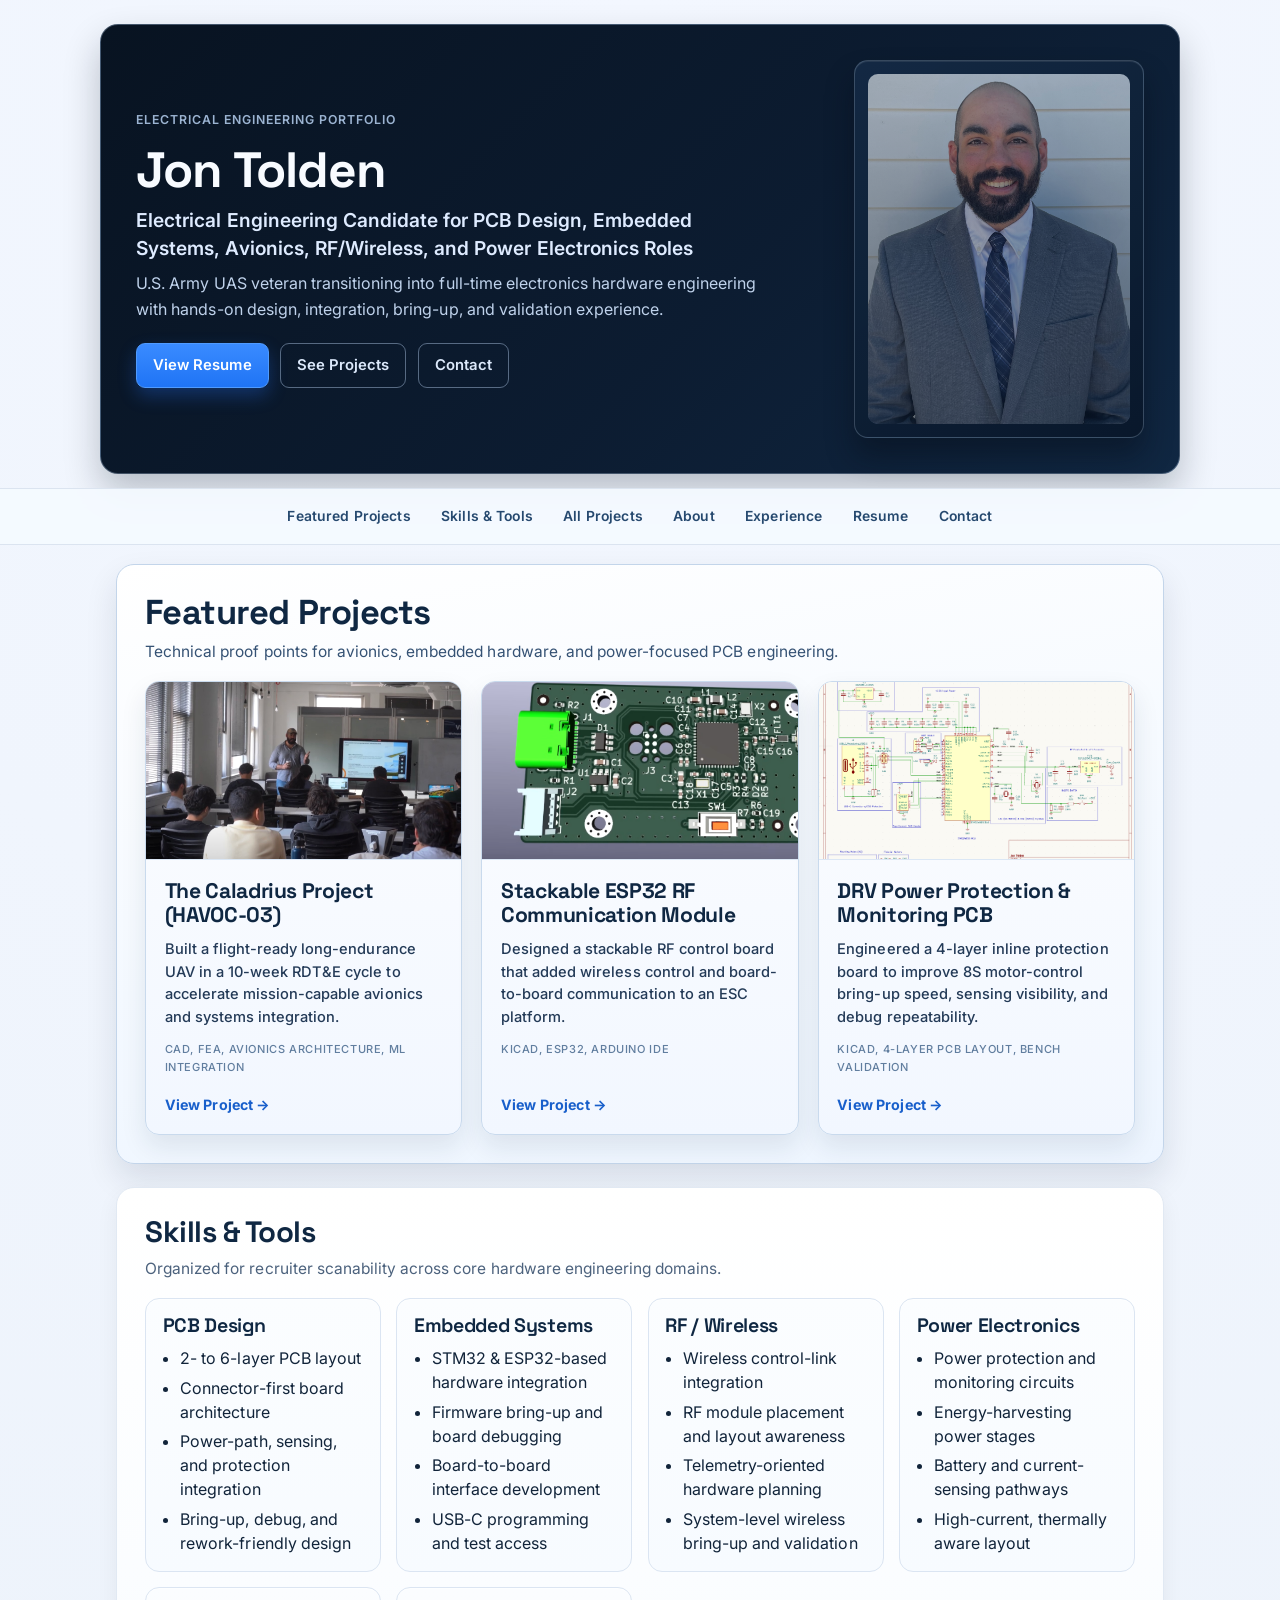
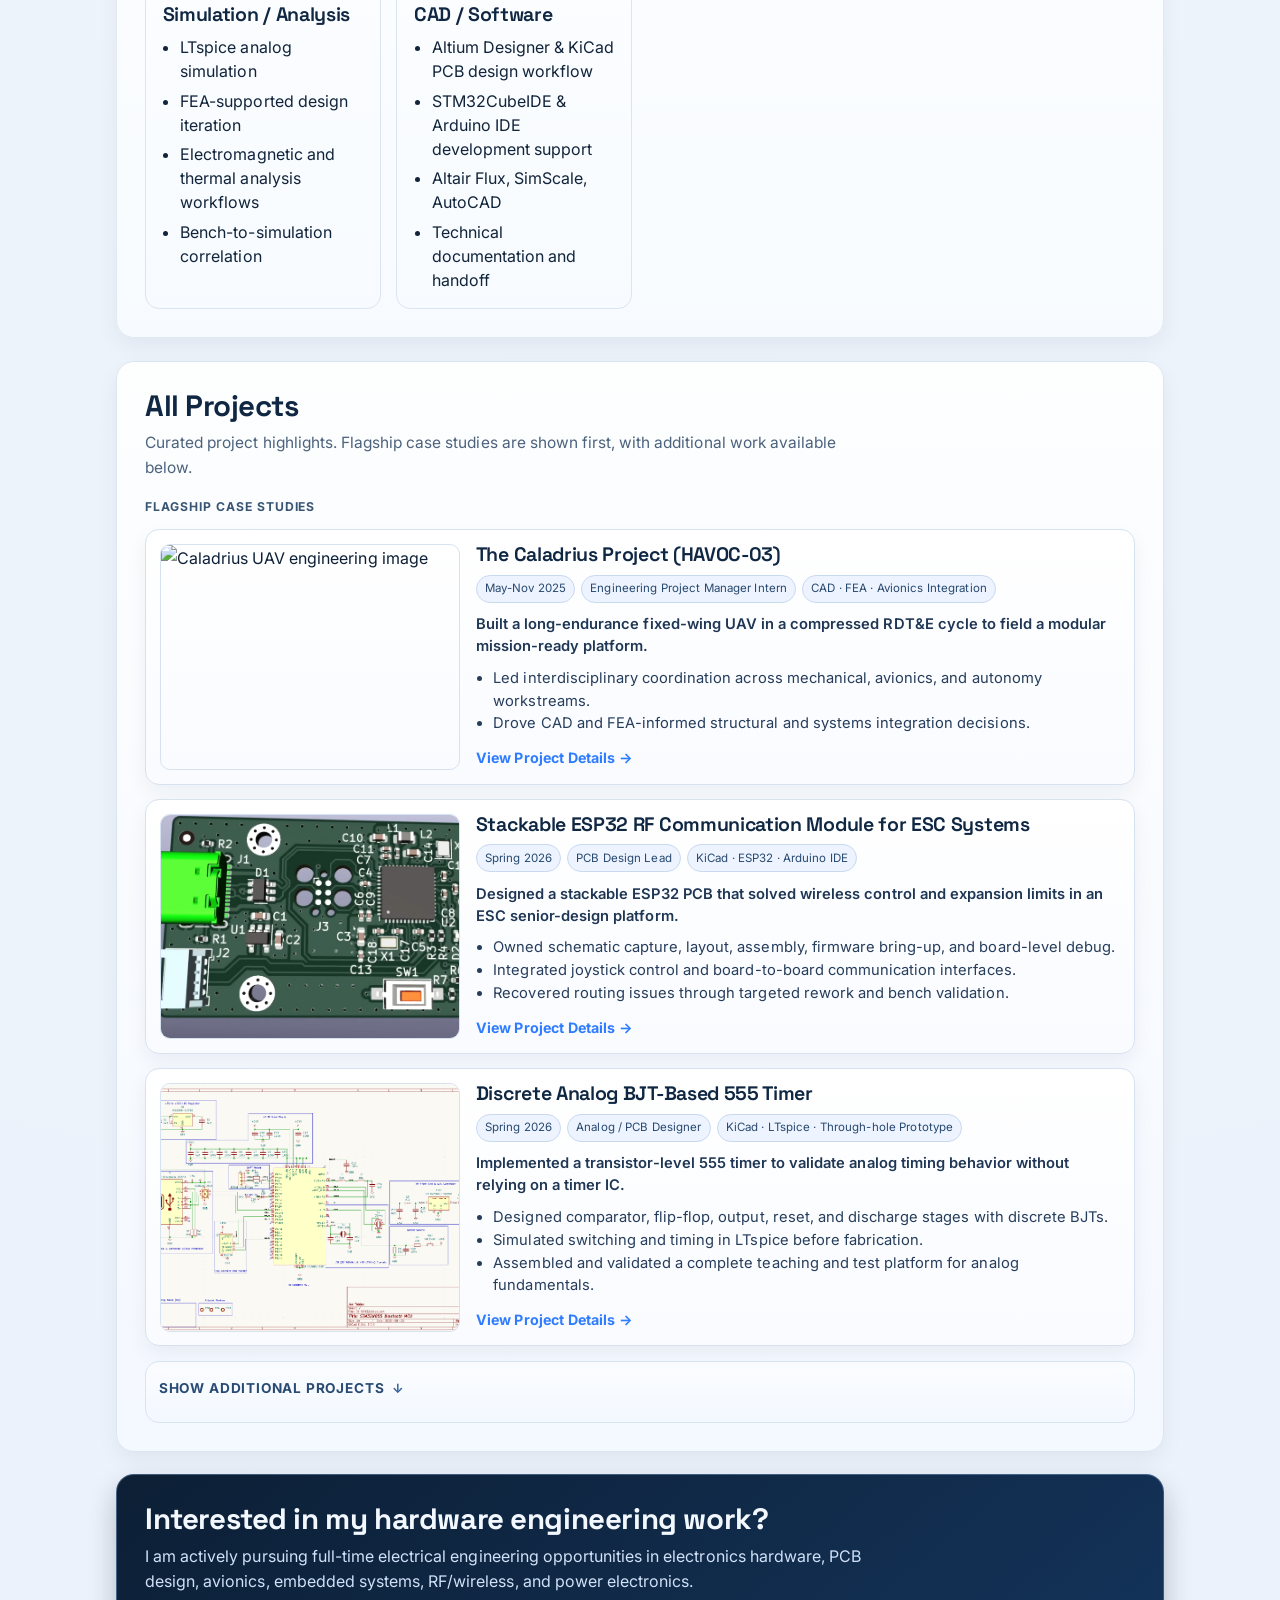
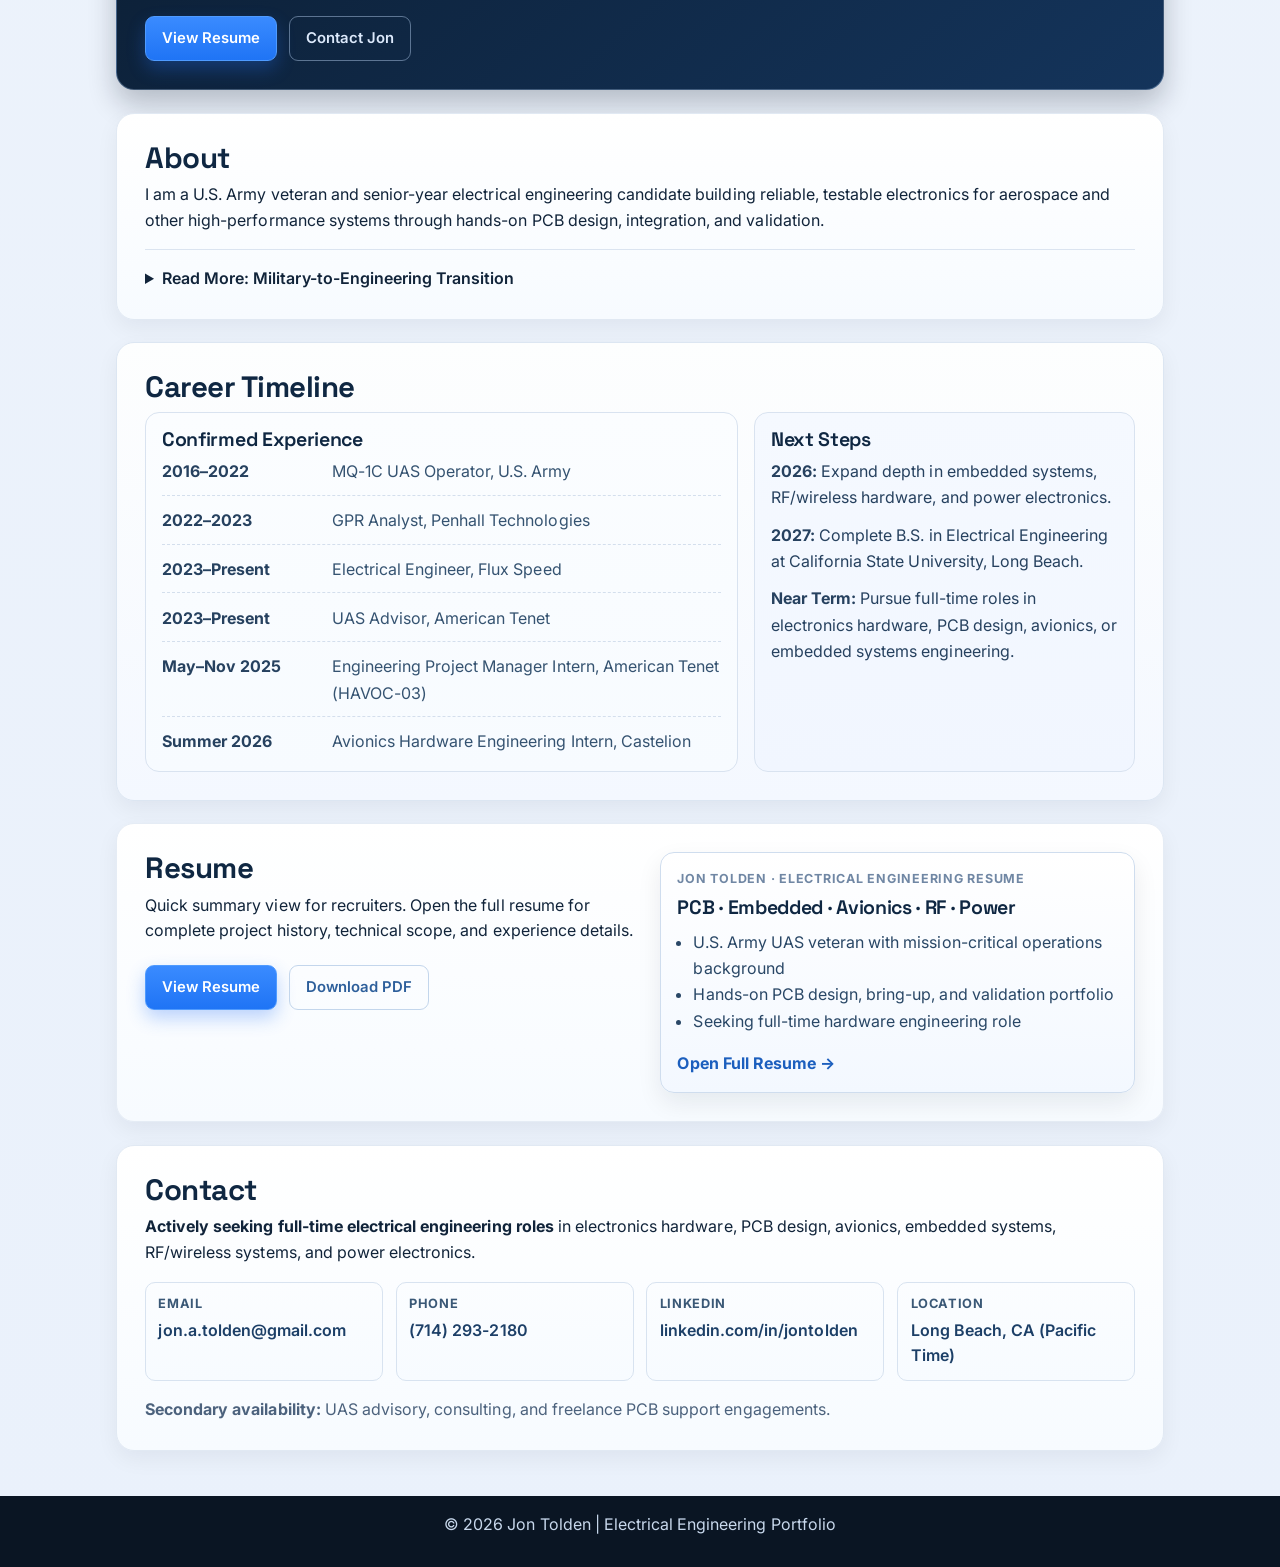
==== index.html @ 6362e939 "Update Career Timeline copy content" ====
<!DOCTYPE html>
<html lang="en">
<head>
  <meta charset="UTF-8" />
  <meta name="viewport" content="width=device-width, initial-scale=1" />
  <title>Jon Tolden | Electrical Engineering Portfolio</title>
  <meta name="description" content="Jon Tolden electrical engineering portfolio focused on PCB design, embedded systems, avionics, RF/wireless integration, and power electronics." />
  <meta name="keywords" content="Jon Tolden, Electrical Engineering, PCB Design, Embedded Systems, Avionics, RF Wireless, Power Electronics, Electronics Hardware" />
  <meta name="author" content="Jon Tolden" />
  <link rel="preconnect" href="https://fonts.googleapis.com" />
  <link rel="preconnect" href="https://fonts.gstatic.com" crossorigin />
  <link href="https://fonts.googleapis.com/css2?family=Inter:wght@400;500;600;700&family=Space+Grotesk:wght@500;600;700;800&display=swap" rel="stylesheet" />
  <link rel="stylesheet" href="style.css" />
</head>
<body>
  <button class="back-to-top" aria-label="Back to top" onclick="window.scrollTo({ top: 0, behavior: 'smooth' })">Top</button>

  <header class="hero" id="top">
    <div class="hero-inner">
      <p class="eyebrow">Electrical Engineering Portfolio</p>
      <h1>Jon Tolden</h1>
      <p class="hero-headline">Electrical Engineering Candidate for PCB Design, Embedded Systems, Avionics, RF/Wireless, and Power Electronics Roles</p>
      <p class="hero-subheadline">U.S. Army UAS veteran transitioning into full-time electronics hardware engineering with hands-on design, integration, bring-up, and validation experience.</p>
      <div class="hero-ctas">
        <a class="button button-primary" href="resume.html">View Resume</a>
        <a class="button button-secondary" href="#featured-projects">See Projects</a>
        <a class="button button-secondary" href="#contact">Contact</a>
      </div>
    </div>
    <div class="headshot-frame">
      <div class="headshot-stage">
        <img src="Tolden_Headshot_2.jpg" alt="Jon Tolden headshot" class="hero-headshot" loading="lazy" />
      </div>
    </div>
  </header>

  <nav>
    <a href="#featured-projects">Featured Projects</a>
    <a href="#skills">Skills &amp; Tools</a>
    <a href="#projects">All Projects</a>
    <a href="#about">About</a>
    <a href="#timeline">Experience</a>
    <a href="#resume">Resume</a>
    <a href="#contact">Contact</a>
  </nav>

  <main>
    <section id="featured-projects" class="card">
      <div class="section-header">
        <h2>Featured Projects</h2>
        <p>Technical proof points for avionics, embedded hardware, and power-focused PCB engineering.</p>
      </div>
      <div class="project-preview-grid">
        <article class="project-preview">
          <img src="TCP Image 1.jpg" alt="Caladrius UAV project" loading="lazy" />
          <div class="project-preview-content">
            <h3>The Caladrius Project (HAVOC-03)</h3>
            <p class="value-line">Built a flight-ready long-endurance UAV in a 10-week RDT&amp;E cycle to accelerate mission-capable avionics and systems integration.</p>
            <p class="tools-line">CAD, FEA, Avionics Architecture, ML Integration</p>
            <a class="text-link" href="projects/caladrius.html">View Project →</a>
          </div>
        </article>

        <article class="project-preview">
          <img src="STM32 BT 3D PCB.png" alt="ESP32 RF module PCB render" loading="lazy" />
          <div class="project-preview-content">
            <h3>Stackable ESP32 RF Communication Module</h3>
            <p class="value-line">Designed a stackable RF control board that added wireless control and board-to-board communication to an ESC platform.</p>
            <p class="tools-line">KiCad, ESP32, Arduino IDE</p>
            <a class="text-link" href="projects/esp32-rf-module.html">View Project →</a>
          </div>
        </article>

        <article class="project-preview">
          <img src="STM32 BT Schematic.png" alt="DRV power board schematic" loading="lazy" />
          <div class="project-preview-content">
            <h3>DRV Power Protection &amp; Monitoring PCB</h3>
            <p class="value-line">Engineered a 4-layer inline protection board to improve 8S motor-control bring-up speed, sensing visibility, and debug repeatability.</p>
            <p class="tools-line">KiCad, 4-Layer PCB Layout, Bench Validation</p>
            <a class="text-link" href="projects/drv-power-protection.html">View Project →</a>
          </div>
        </article>
      </div>
    </section>

    <section id="skills" class="card">
      <div class="section-header">
        <h2>Skills &amp; Tools</h2>
        <p>Organized for recruiter scanability across core hardware engineering domains.</p>
      </div>
      <div class="skills-grid">
        <div class="skill-group">
          <h3>PCB Design</h3>
          <ul>
            <li>2- to 6-layer PCB layout</li>
            <li>Connector-first board architecture</li>
            <li>Power-path, sensing, and protection integration</li>
            <li>Bring-up, debug, and rework-friendly design</li>
          </ul>
        </div>
        <div class="skill-group">
          <h3>Embedded Systems</h3>
          <ul>
            <li>STM32 &amp; ESP32-based hardware integration</li>
            <li>Firmware bring-up and board debugging</li>
            <li>Board-to-board interface development</li>
            <li>USB-C programming and test access</li>
          </ul>
        </div>
        <div class="skill-group">
          <h3>RF / Wireless</h3>
          <ul>
            <li>Wireless control-link integration</li>
            <li>RF module placement and layout awareness</li>
            <li>Telemetry-oriented hardware planning</li>
            <li>System-level wireless bring-up and validation</li>
          </ul>
        </div>
        <div class="skill-group">
          <h3>Power Electronics</h3>
          <ul>
            <li>Power protection and monitoring circuits</li>
            <li>Energy-harvesting power stages</li>
            <li>Battery and current-sensing pathways</li>
            <li>High-current, thermally aware layout</li>
          </ul>
        </div>
        <div class="skill-group">
          <h3>Simulation / Analysis</h3>
          <ul>
            <li>LTspice analog simulation</li>
            <li>FEA-supported design iteration</li>
            <li>Electromagnetic and thermal analysis workflows</li>
            <li>Bench-to-simulation correlation</li>
          </ul>
        </div>
        <div class="skill-group">
          <h3>CAD / Software</h3>
          <ul>
            <li>Altium Designer &amp; KiCad PCB design workflow</li>
            <li>STM32CubeIDE &amp; Arduino IDE development support</li>
            <li>Altair Flux, SimScale, AutoCAD</li>
            <li>Technical documentation and handoff</li>
          </ul>
        </div>
      </div>
    </section>

    <section id="projects" class="card">
      <div class="section-header">
        <h2>All Projects</h2>
        <p>Curated project highlights. Flagship case studies are shown first, with additional work available below.</p>
      </div>
      <p class="projects-subhead">Flagship Case Studies</p>

      <div class="project-list">
        <article class="project-summary">
          <img src="TCP Image 2.PNG" alt="Caladrius UAV engineering image" loading="lazy" />
          <div class="project-summary-content">
            <h3>The Caladrius Project (HAVOC-03)</h3>
            <div class="meta-chips">
              <span>May-Nov 2025</span><span>Engineering Project Manager Intern</span><span>CAD · FEA · Avionics Integration</span>
            </div>
            <p class="opening">Built a long-endurance fixed-wing UAV in a compressed RDT&amp;E cycle to field a modular mission-ready platform.</p>
            <ul>
              <li>Led interdisciplinary coordination across mechanical, avionics, and autonomy workstreams.</li>
              <li>Drove CAD and FEA-informed structural and systems integration decisions.</li>
            </ul>
            <a class="text-link" href="projects/caladrius.html">View Project Details →</a>
          </div>
        </article>

        <article class="project-summary">
          <img src="STM32 BT 3D PCB.png" alt="ESP32 stackable module render" loading="lazy" />
          <div class="project-summary-content">
            <h3>Stackable ESP32 RF Communication Module for ESC Systems</h3>
            <div class="meta-chips">
              <span>Spring 2026</span><span>PCB Design Lead</span><span>KiCad · ESP32 · Arduino IDE</span>
            </div>
            <p class="opening">Designed a stackable ESP32 PCB that solved wireless control and expansion limits in an ESC senior-design platform.</p>
            <ul>
              <li>Owned schematic capture, layout, assembly, firmware bring-up, and board-level debug.</li>
              <li>Integrated joystick control and board-to-board communication interfaces.</li>
              <li>Recovered routing issues through targeted rework and bench validation.</li>
            </ul>
            <a class="text-link" href="projects/esp32-rf-module.html">View Project Details →</a>
          </div>
        </article>

        <article class="project-summary">
          <img src="STM32 BT Schematic.png" alt="Discrete 555 timer schematic representation" loading="lazy" />
          <div class="project-summary-content">
            <h3>Discrete Analog BJT-Based 555 Timer</h3>
            <div class="meta-chips">
              <span>Spring 2026</span><span>Analog / PCB Designer</span><span>KiCad · LTspice · Through-hole Prototype</span>
            </div>
            <p class="opening">Implemented a transistor-level 555 timer to validate analog timing behavior without relying on a timer IC.</p>
            <ul>
              <li>Designed comparator, flip-flop, output, reset, and discharge stages with discrete BJTs.</li>
              <li>Simulated switching and timing in LTspice before fabrication.</li>
              <li>Assembled and validated a complete teaching and test platform for analog fundamentals.</li>
            </ul>
            <a class="text-link" href="projects/discrete-555-timer.html">View Project Details →</a>
          </div>
        </article>
      </div>

      <details class="project-collapsible">
        <summary>Show Additional Projects</summary>
        <div class="project-list additional-projects">
          <article class="project-summary">
            <img src="TCP Image 5.jpg" alt="Energy harvesting hardware image" loading="lazy" />
            <div class="project-summary-content">
              <h3>BQ25570 Pendulum Energy Harvester PCB</h3>
              <div class="meta-chips">
                <span>Spring 2026</span><span>PCB Design Lead</span><span>KiCad · LTspice · BQ25570</span>
              </div>
              <p class="opening">Developed a configurable energy-harvesting PCB that converted intermittent multi-coil AC input into usable storage/output pathways.</p>
              <ul>
                <li>Integrated rectification, harvesting, storage, and output routing into one board.</li>
                <li>Enabled series/parallel channel experimentation through connectorized inputs.</li>
              </ul>
              <a class="text-link" href="projects/bq25570-harvester.html">View Project Details →</a>
            </div>
          </article>

          <article class="project-summary">
            <img src="TCP Image 4.jpg" alt="Power protection board development image" loading="lazy" />
            <div class="project-summary-content">
              <h3>DRV Power Protection &amp; Monitoring PCB</h3>
              <div class="meta-chips">
                <span>Spring 2026</span><span>Power / PCB Designer</span><span>KiCad · Bench Validation · 4-Layer</span>
              </div>
              <p class="opening">Engineered an inline 4-layer board that removed protection and sensing bottlenecks during high-current DRV bring-up.</p>
              <ul>
                <li>Architected connectorized battery, current, and temperature monitoring points.</li>
                <li>Improved bench repeatability and fault isolation by reducing ad-hoc wiring.</li>
              </ul>
              <a class="text-link" href="projects/drv-power-protection.html">View Project Details →</a>
            </div>
          </article>

          <article class="project-summary">
            <img src="TCP Image 6.jpg" alt="Axial flux motor concept image" loading="lazy" />
            <div class="project-summary-content">
              <h3>Multi-Rotor Axial Flux Motor</h3>
              <div class="meta-chips">
                <span>2026-Present</span><span>Electrical Engineer</span><span>EMWorks · Elmer · FEMM · SimScale</span>
              </div>
              <p class="opening">Developing a multi-rotor axial-flux architecture aimed at higher torque density for EV and UAV propulsion.</p>
              <ul>
                <li>Running electromagnetic and thermal simulation-driven design iteration.</li>
                <li>Evaluating rotor-stator geometry tradeoffs for performance and scalability.</li>
              </ul>
              <a class="text-link" href="projects/axial-flux-motor.html">View Project Details →</a>
            </div>
          </article>
        </div>
      </details>
    </section>

    <section class="card recruiter-cta">
      <h2>Interested in my hardware engineering work?</h2>
      <p>I am actively pursuing full-time electrical engineering opportunities in electronics hardware, PCB design, avionics, embedded systems, RF/wireless, and power electronics.</p>
      <div class="hero-ctas">
        <a class="button button-primary" href="resume.html">View Resume</a>
        <a class="button button-secondary" href="#contact">Contact Jon</a>
      </div>
    </section>

    <section id="about" class="card">
      <h2>About</h2>
      <p>I am a U.S. Army veteran and senior-year electrical engineering candidate building reliable, testable electronics for aerospace and other high-performance systems through hands-on PCB design, integration, and validation.</p>
      <details>
        <summary>Read More: Military-to-Engineering Transition</summary>
        <p>I served as an MQ-1C Gray Eagle operator, where mission outcomes depended on technical reliability, team coordination, and operational discipline. That experience pushed me to understand the engineering behind the systems I trusted in the field.</p>
        <p>After military service, I transitioned into electrical engineering and committed to practical hardware work: schematic capture, PCB layout, simulation, bring-up, rework, and test. I am now focused on applying that experience in a full-time engineering role.</p>
      </details>
    </section>

    <section id="timeline" class="card">
      <h2>Career Timeline</h2>
      <div class="timeline-layout">
        <div class="timeline-primary">
          <h3>Confirmed Experience</h3>
          <ol class="timeline-list confirmed">
            <li><strong>2016–2022</strong><span>MQ-1C UAS Operator, U.S. Army</span></li>
            <li><strong>2022–2023</strong><span>GPR Analyst, Penhall Technologies</span></li>
            <li><strong>2023–Present</strong><span>Electrical Engineer, Flux Speed</span></li>
            <li><strong>2023–Present</strong><span>UAS Advisor, American Tenet</span></li>
            <li><strong>May–Nov 2025</strong><span>Engineering Project Manager Intern, American Tenet (HAVOC-03)</span></li>
            <li><strong>Summer 2026</strong><span>Avionics Hardware Engineering Intern, Castelion</span></li>
          </ol>
        </div>
        <aside class="timeline-secondary">
          <h3>Next Steps</h3>
          <ul class="timeline-list planned">
            <li><strong>2026:</strong> Expand depth in embedded systems, RF/wireless hardware, and power electronics.</li>
            <li><strong>2027:</strong> Complete B.S. in Electrical Engineering at California State University, Long Beach.</li>
            <li><strong>Near Term:</strong> Pursue full-time roles in electronics hardware, PCB design, avionics, or embedded systems engineering.</li>
          </ul>
        </aside>
      </div>
    </section>

    <section id="resume" class="card resume-card">
      <div>
        <h2>Resume</h2>
        <p>Quick summary view for recruiters. Open the full resume for complete project history, technical scope, and experience details.</p>
        <div class="hero-ctas">
          <a href="resume.html" class="button button-primary">View Resume</a>
          <a href="Resume_July2025.pdf" target="_blank" rel="noopener noreferrer" class="button button-ghost">Download PDF</a>
        </div>
      </div>
      <a href="resume.html" class="resume-preview" aria-label="Open resume page">
        <div class="resume-preview-inner">
          <p class="resume-label">Jon Tolden · Electrical Engineering Resume</p>
          <h3>PCB · Embedded · Avionics · RF · Power</h3>
          <ul>
            <li>U.S. Army UAS veteran with mission-critical operations background</li>
            <li>Hands-on PCB design, bring-up, and validation portfolio</li>
            <li>Seeking full-time hardware engineering role</li>
          </ul>
          <span class="resume-preview-link">Open Full Resume →</span>
        </div>
      </a>
    </section>

    <section id="contact" class="card contact-box">
      <h2>Contact</h2>
      <p class="contact-priority"><strong>Actively seeking full-time electrical engineering roles</strong> in electronics hardware, PCB design, avionics, embedded systems, RF/wireless systems, and power electronics.</p>
      <div class="contact-grid">
        <p><strong>Email</strong><a href="mailto:jon.a.tolden@gmail.com">jon.a.tolden@gmail.com</a></p>
        <p><strong>Phone</strong><a href="tel:+17142932180">(714) 293-2180</a></p>
        <p><strong>LinkedIn</strong><a href="https://linkedin.com/in/jontolden" target="_blank" rel="noopener noreferrer">linkedin.com/in/jontolden</a></p>
        <p><strong>Location</strong><span>Long Beach, CA (Pacific Time)</span></p>
      </div>
      <p class="secondary-interest"><strong>Secondary availability:</strong> UAS advisory, consulting, and freelance PCB support engagements.</p>
    </section>
  </main>

  <footer>
    <p>© 2026 Jon Tolden | Electrical Engineering Portfolio</p>
  </footer>
  <script>
    const backToTopButton = document.querySelector(".back-to-top");

    if (backToTopButton) {
      const updateBackToTopVisibility = () => {
        const scrollThreshold = window.innerWidth <= 640 ? 820 : 500;
        backToTopButton.classList.toggle("is-visible", window.scrollY > scrollThreshold);
      };

      window.addEventListener("scroll", updateBackToTopVisibility, { passive: true });
      window.addEventListener("resize", updateBackToTopVisibility);
      updateBackToTopVisibility();
    }
  </script>
</body>
</html>
---- style.css ----
:root {
  --bg-0: #081321;
  --bg-1: #0c1c31;
  --bg-2: #102742;
  --surface: #f7faff;
  --surface-strong: #ffffff;
  --surface-muted: #f3f8ff;
  --surface-subtle: #f8fbff;
  --surface-dark: #10233b;
  --text: #11243a;
  --text-muted: #4c627d;
  --text-soft: #7087a4;
  --accent: #2e7cff;
  --accent-strong: #1565eb;
  --accent-soft: rgba(46, 124, 255, 0.12);
  --border: #dbe4f0;
  --border-strong: #bfd0e2;
  --border-soft: #e5ecf5;
  --radius-lg: 18px;
  --radius-md: 14px;
  --radius-sm: 10px;
  --shadow-soft: 0 8px 24px rgba(9, 24, 43, 0.06);
  --shadow-mid: 0 10px 24px rgba(9, 24, 43, 0.08);
  --shadow-hover: 0 14px 30px rgba(9, 24, 43, 0.12);
  --max-width: 1080px;
}

* {
  box-sizing: border-box;
}

html {
  scroll-behavior: smooth;
}

section[id] {
  scroll-margin-top: 5.2rem;
}

body {
  margin: 0;
  font-family: Inter, -apple-system, BlinkMacSystemFont, "Segoe UI", Roboto, Arial, sans-serif;
  line-height: 1.64;
  font-size: 1rem;
  letter-spacing: 0.002em;
  color: var(--text);
  background: radial-gradient(circle at top, #f3f7ff 0%, #edf3fb 42%, #eaf1fb 100%);
}

h1,
h2,
h3,
h4 {
  margin: 0 0 0.62rem;
  font-family: "Space Grotesk", Inter, sans-serif;
  letter-spacing: -0.016em;
  line-height: 1.13;
  color: #0f2742;
}

h2 {
  font-size: clamp(1.48rem, 2.3vw, 1.95rem);
  margin-bottom: 0.45rem;
  font-weight: 680;
}

h3 {
  font-size: clamp(1.04rem, 1.7vw, 1.22rem);
  margin-bottom: 0.45rem;
  font-weight: 640;
}

p {
  margin: 0 0 0.85rem;
  line-height: 1.6;
}

a {
  color: var(--accent);
}

img {
  width: 100%;
  display: block;
}

.hero,
.card,
.case-section {
  border: 1px solid var(--border);
  border-radius: var(--radius-lg);
  box-shadow: var(--shadow-soft);
}

.hero {
  max-width: var(--max-width);
  margin: 1.5rem auto 0.9rem;
  padding: clamp(1.5rem, 3vw, 2.2rem);
  background: linear-gradient(135deg, var(--bg-0) 0%, var(--bg-1) 58%, var(--bg-2) 100%);
  color: #ebf4ff;
  display: grid;
  grid-template-columns: minmax(0, 1.4fr) minmax(240px, 0.75fr);
  gap: clamp(1.2rem, 2vw, 1.8rem);
  align-items: center;
  border-color: rgba(172, 197, 226, 0.35);
  box-shadow: 0 18px 36px rgba(6, 15, 28, 0.24);
}

.eyebrow {
  margin-bottom: 0.8rem;
  text-transform: uppercase;
  letter-spacing: 0.08em;
  font-size: 0.77rem;
  color: #9cb4d2;
  font-weight: 600;
}

.hero h1 {
  font-size: clamp(2rem, 4.4vw, 3.1rem);
  color: #f8fbff;
  margin-bottom: 0.45rem;
  letter-spacing: -0.02em;
}

.hero-headline {
  font-size: clamp(1.05rem, 1.8vw, 1.2rem);
  color: #deebff;
  font-weight: 600;
  line-height: 1.5;
  margin-bottom: 0.5rem;
}

.hero-subheadline {
  color: #bfd2eb;
  max-width: 63ch;
  margin-bottom: 0;
}

.headshot-frame {
  justify-self: end;
  width: min(100%, 290px);
  padding: 0.8rem;
  border-radius: var(--radius-md);
  background: linear-gradient(150deg, rgba(20, 41, 68, 0.96), rgba(9, 24, 43, 0.98));
  border: 1px solid rgba(194, 215, 238, 0.24);
  box-shadow: inset 0 1px 0 rgba(255, 255, 255, 0.08), 0 18px 28px rgba(6, 13, 25, 0.45);
}

.headshot-stage {
  position: relative;
  overflow: hidden;
  border-radius: calc(var(--radius-md) - 4px);
  background: radial-gradient(circle at 30% 22%, rgba(52, 98, 150, 0.34), rgba(14, 33, 57, 0.96) 60%);
}

.headshot-stage::after {
  content: "";
  position: absolute;
  inset: 0;
  background: linear-gradient(180deg, rgba(12, 28, 48, 0.18) 0%, rgba(8, 21, 35, 0.56) 100%);
  pointer-events: none;
}

.hero-headshot {
  aspect-ratio: 3 / 4;
  object-fit: cover;
  object-position: center 20%;
  border-radius: calc(var(--radius-md) - 4px);
  filter: contrast(1.01) saturate(0.88) brightness(0.93);
  transform: scale(1.035);
}

.hero-ctas {
  display: flex;
  gap: 0.72rem;
  flex-wrap: wrap;
  margin-top: 1.3rem;
}

.button {
  display: inline-flex;
  align-items: center;
  justify-content: center;
  min-height: 2.5rem;
  padding: 0.58rem 1rem;
  border-radius: 9px;
  border: 1px solid transparent;
  text-decoration: none;
  font-weight: 600;
  font-size: 0.93rem;
  transition: background-color 0.2s ease, border-color 0.2s ease, transform 0.2s ease, box-shadow 0.2s ease;
}

.button:hover {
  transform: translateY(-1px);
}

.button-primary {
  color: #fff;
  background: linear-gradient(180deg, #3a8bff 0%, #1f74f5 100%);
  border-color: #4f9bff;
  box-shadow: 0 8px 18px rgba(37, 113, 244, 0.3);
}

.button-primary:hover {
  background: linear-gradient(180deg, #4d98ff 0%, #2a7bf6 100%);
  box-shadow: 0 10px 22px rgba(37, 113, 244, 0.38);
}

.button-secondary {
  background: transparent;
  border-color: rgba(180, 204, 235, 0.45);
  color: #dce9fb;
}

.button-ghost {
  background: transparent;
  border-color: #c0d3ea;
  color: #1f4f86;
}

.button-secondary:hover {
  background: rgba(255, 255, 255, 0.07);
}

.button-ghost:hover {
  background: var(--accent-soft);
}

nav {
  position: sticky;
  top: 0;
  z-index: 30;
  backdrop-filter: blur(8px);
  background: rgba(245, 250, 255, 0.92);
  border-top: 1px solid var(--border);
  border-bottom: 1px solid var(--border);
  display: flex;
  justify-content: center;
  gap: 0.85rem;
  padding: 0.72rem 0.8rem;
  flex-wrap: wrap;
}

nav a {
  text-decoration: none;
  font-size: 0.87rem;
  letter-spacing: 0.01em;
  font-weight: 600;
  color: #26496f;
  padding: 0.28rem 0.52rem;
  border-radius: 999px;
}

nav a:hover {
  background: var(--accent-soft);
  color: #1b4fa0;
}

main,
.case-study,
.case-study-header {
  max-width: var(--max-width);
  margin-left: auto;
  margin-right: auto;
  padding: 0 1rem;
}

main {
  margin-top: 1.2rem;
  margin-bottom: 2.8rem;
}

.card {
  background: linear-gradient(180deg, var(--surface-strong), var(--surface-subtle));
  padding: clamp(1.25rem, 2.3vw, 1.75rem);
  margin-bottom: 1.42rem;
  border-color: var(--border-soft);
  box-shadow: 0 8px 22px rgba(9, 24, 43, 0.055);
}

.section-header {
  margin-bottom: 1.05rem;
}

.section-header p {
  color: var(--text-muted);
  max-width: 72ch;
  margin-bottom: 0;
  font-size: 0.97rem;
  line-height: 1.62;
}

#featured-projects {
  background: linear-gradient(170deg, #ffffff 0%, #f4f9ff 55%, #edf5ff 100%);
  border-color: #c3d5ea;
  box-shadow: 0 15px 32px rgba(9, 30, 56, 0.11);
}

#featured-projects .section-header h2 {
  font-size: clamp(1.62rem, 2.7vw, 2.18rem);
}

#featured-projects .section-header p {
  color: #355274;
}

.project-preview-grid {
  display: grid;
  gap: 1.2rem;
  grid-template-columns: repeat(auto-fit, minmax(260px, 1fr));
}

.project-preview {
  border: 1px solid #c9daed;
  border-radius: var(--radius-md);
  background: linear-gradient(180deg, #fcfdff, #f2f7ff);
  overflow: hidden;
  display: flex;
  flex-direction: column;
  min-height: 100%;
  box-shadow: 0 12px 26px rgba(16, 40, 67, 0.095);
  transition: transform 0.22s ease, box-shadow 0.22s ease, border-color 0.22s ease;
}

.project-preview:hover,
.project-summary:hover {
  transform: translateY(-3px);
  border-color: #95b3d6;
  box-shadow: 0 17px 32px rgba(9, 31, 57, 0.145);
}

.project-preview img,
.project-summary img {
  aspect-ratio: 16 / 10;
  object-fit: cover;
  filter: saturate(0.95) contrast(1.04);
}

.project-preview img {
  border-bottom: 1px solid #d7e3f1;
  aspect-ratio: 16 / 9;
}

.project-preview-content {
  padding: 1.22rem 1.16rem 1.12rem;
  display: flex;
  flex-direction: column;
  gap: 0.58rem;
  flex: 1;
}

.project-preview-content h3 {
  font-size: clamp(1.12rem, 1.75vw, 1.32rem);
  margin-bottom: 0.12rem;
  font-weight: 700;
}

.value-line {
  margin-bottom: 0;
  color: #233a57;
  font-weight: 500;
  font-size: 0.915rem;
  line-height: 1.55;
}

.tools-line {
  margin: 0.2rem 0 0;
  color: #617e9f;
  font-size: 0.69rem;
  text-transform: uppercase;
  letter-spacing: 0.055em;
  font-weight: 500;
}

.text-link {
  margin-top: auto;
  text-decoration: none;
  font-weight: 700;
  font-size: 0.89rem;
  letter-spacing: 0.01em;
}

.project-preview .text-link {
  padding-top: 0.42rem;
  color: #185fcb;
}

.skills-grid {
  display: grid;
  grid-template-columns: repeat(auto-fit, minmax(220px, 1fr));
  gap: 0.95rem;
}

.skill-group {
  border: 1px solid #dbe5f2;
  border-radius: var(--radius-md);
  padding: 1.02rem 1.04rem;
  background: linear-gradient(180deg, #fbfdff, #f7fbff);
  box-shadow: inset 0 1px 0 rgba(255, 255, 255, 0.65);
}

.skill-group h3 {
  margin-bottom: 0.56rem;
}

.skill-group li {
  margin-bottom: 0.34rem;
  line-height: 1.5;
}

.skill-group li:last-child {
  margin-bottom: 0;
}

.skill-group ul,
.project-summary ul {
  margin: 0;
  padding-left: 1.1rem;
}

.project-list {
  display: grid;
  gap: 0.9rem;
}

.projects-subhead {
  margin: 0 0 0.8rem;
  color: #395574;
  font-size: 0.76rem;
  text-transform: uppercase;
  letter-spacing: 0.08em;
  font-weight: 700;
}

.project-summary {
  border: 1px solid #d6e2ef;
  border-radius: var(--radius-md);
  padding: 0.86rem;
  background: linear-gradient(180deg, #ffffff, #f9fbff);
  display: grid;
  grid-template-columns: minmax(240px, 300px) minmax(0, 1fr);
  gap: 1rem;
  align-items: stretch;
  box-shadow: 0 8px 20px rgba(15, 37, 62, 0.06);
  transition: transform 0.22s ease, box-shadow 0.22s ease, border-color 0.22s ease;
}

.project-summary img {
  border-radius: var(--radius-sm);
  border: 1px solid #d3deec;
  height: 100%;
}

.project-summary-content {
  display: flex;
  flex-direction: column;
  min-height: 100%;
  gap: 0.08rem;
}

.meta-chips {
  display: flex;
  flex-wrap: wrap;
  gap: 0.38rem;
  margin-bottom: 0.58rem;
}

.meta-chips span {
  font-size: 0.72rem;
  letter-spacing: 0.01em;
  background: #edf4ff;
  border: 1px solid #c9d9f0;
  border-radius: 999px;
  padding: 0.22rem 0.5rem;
  color: #28496f;
  white-space: nowrap;
}

.opening {
  margin-bottom: 0.52rem;
  color: #1f3654;
  font-weight: 600;
  font-size: 0.92rem;
  line-height: 1.5;
}

.project-summary ul {
  margin-bottom: 0.62rem;
  color: #263d5b;
  line-height: 1.55;
  font-size: 0.92rem;
}

.project-collapsible {
  margin-top: 0.9rem;
  border: 1px solid #dae5f1;
  border-radius: var(--radius-md);
  background: linear-gradient(180deg, #fbfdff, #f3f8ff);
  padding: 0.25rem 0.8rem 0.8rem;
}

.project-collapsible > summary {
  cursor: pointer;
  list-style: none;
  font-size: 0.85rem;
  color: #294b73;
  text-transform: uppercase;
  letter-spacing: 0.06em;
  font-weight: 700;
  padding: 0.7rem 0 0.56rem;
}

.project-collapsible > summary::-webkit-details-marker {
  display: none;
}

.project-collapsible > summary::after {
  content: "↓";
  margin-left: 0.45rem;
  font-size: 0.8rem;
  color: #36629b;
}

.project-collapsible[open] > summary::after {
  content: "↑";
}

.additional-projects {
  padding-top: 0.2rem;
}

.recruiter-cta {
  background: linear-gradient(140deg, #0c1f35 0%, #14345b 100%);
  color: #e7f1ff;
  border-color: rgba(162, 192, 230, 0.34);
  box-shadow: 0 14px 28px rgba(7, 18, 32, 0.24);
}

.recruiter-cta h2 {
  color: #f3f8ff;
  font-weight: 700;
  letter-spacing: -0.014em;
}

.recruiter-cta p {
  color: #d0e1f8;
  max-width: 75ch;
}

.recruiter-cta .button-secondary {
  border-color: rgba(177, 203, 234, 0.48);
}

.hero .button-ghost,
.recruiter-cta .button-ghost {
  color: #dce9fb;
  border-color: rgba(177, 203, 234, 0.48);
}

details:not(.project-collapsible) {
  border-top: 1px solid var(--border);
  margin-top: 1rem;
  padding-top: 0.9rem;
}

summary {
  cursor: pointer;
  font-weight: 600;
}

a:focus-visible,
button:focus-visible,
summary:focus-visible {
  outline: 2px solid #2a74e3;
  outline-offset: 2px;
  border-radius: 8px;
}

.timeline-layout {
  display: grid;
  grid-template-columns: 1.4fr minmax(250px, 0.9fr);
  gap: 1rem;
}

.timeline-primary,
.timeline-secondary {
  border: 1px solid #d9e3f0;
  border-radius: var(--radius-md);
  padding: 1rem;
  background: linear-gradient(180deg, #fbfdff, #f7fbff);
}

.timeline-secondary {
  background: linear-gradient(180deg, #f5f9ff, #f1f6ff);
}

.timeline-list {
  margin: 0;
  padding: 0;
  list-style: none;
}

.timeline-list li {
  margin-bottom: 0.7rem;
  color: #26415f;
}

.timeline-list li:last-child {
  margin-bottom: 0;
}

.timeline-list.confirmed li {
  display: grid;
  grid-template-columns: 160px minmax(0, 1fr);
  gap: 0.6rem;
  align-items: baseline;
  padding-bottom: 0.65rem;
  border-bottom: 1px dashed #d4dfed;
}

.timeline-list.confirmed li:last-child {
  border-bottom: none;
  padding-bottom: 0;
}

.timeline-list.confirmed span {
  color: #355371;
}

.resume-card {
  display: grid;
  grid-template-columns: 1fr minmax(250px, 0.95fr);
  gap: 1rem;
  align-items: stretch;
}

.resume-card .button-ghost {
  color: #2d5f9b;
  border-color: #c3d6ec;
}

.resume-preview {
  text-decoration: none;
  color: inherit;
}

.resume-preview-inner {
  border: 1px solid #cfddee;
  border-radius: var(--radius-md);
  height: 100%;
  padding: 1rem;
  background: linear-gradient(180deg, #ffffff, #f3f8ff);
  box-shadow: var(--shadow-mid);
}

.resume-label {
  margin-bottom: 0.5rem;
  color: var(--text-soft);
  font-size: 0.78rem;
  text-transform: uppercase;
  letter-spacing: 0.06em;
  font-weight: 700;
}

.resume-preview h3 {
  margin-bottom: 0.6rem;
}

.resume-preview ul {
  margin: 0 0 0.7rem;
  padding-left: 1rem;
  color: #294766;
}

.resume-preview-link {
  display: inline-block;
  margin-top: 0.3rem;
  color: #1c5fbe;
  font-weight: 700;
}

.contact-box .contact-priority {
  font-size: 1rem;
  margin-bottom: 1rem;
}

.contact-grid {
  display: grid;
  grid-template-columns: repeat(auto-fit, minmax(220px, 1fr));
  gap: 0.8rem;
}

.contact-grid p {
  margin: 0;
  border: 1px solid #d8e3f0;
  border-radius: var(--radius-sm);
  background: linear-gradient(180deg, #fbfdff, #f7fbff);
  padding: 0.72rem 0.78rem;
  display: flex;
  flex-direction: column;
  gap: 0.2rem;
}

.contact-grid strong {
  color: #3a5876;
  font-size: 0.8rem;
  text-transform: uppercase;
  letter-spacing: 0.05em;
}

.contact-grid span,
.contact-grid a {
  color: #1c3f67;
  text-decoration: none;
  font-weight: 600;
}

.secondary-interest {
  color: var(--text-muted);
  margin-top: 0.95rem;
  margin-bottom: 0;
}

footer {
  background: #0a1523;
  color: #c8d8ec;
  text-align: center;
  padding: 1rem;
}

.back-to-top {
  position: fixed;
  right: 1rem;
  bottom: 1rem;
  border: 1px solid #c6d6e8;
  background: rgba(255, 255, 255, 0.95);
  border-radius: 10px;
  padding: 0.44rem 0.7rem;
  cursor: pointer;
  color: #20476f;
  font-weight: 600;
  box-shadow: 0 6px 16px rgba(20, 46, 78, 0.16);
  opacity: 0;
  visibility: hidden;
  pointer-events: none;
  transform: translateY(8px);
  transition: opacity 0.2s ease, transform 0.2s ease, visibility 0.2s ease;
}

.back-to-top.is-visible {
  opacity: 1;
  visibility: visible;
  pointer-events: auto;
  transform: translateY(0);
}

.case-study-header {
  margin-top: 1.5rem;
  margin-bottom: 0.75rem;
}

.case-study {
  margin-bottom: 2rem;
}

.case-section {
  background: linear-gradient(180deg, var(--surface-strong), var(--surface-muted));
  padding: 1.1rem;
  margin-bottom: 0.85rem;
}

.case-image {
  width: 100%;
  max-height: 420px;
  object-fit: cover;
  border-radius: var(--radius-sm);
  border: 1px solid var(--border);
}

main > section > img,
main .card > img {
  max-height: 220px;
  object-fit: cover;
}

main > .card:nth-of-type(3n + 2):not(#featured-projects):not(.recruiter-cta) {
  background: linear-gradient(180deg, #ffffff, #f7fbff);
  border-color: #e1e9f3;
}

main > .card:nth-of-type(3n):not(#featured-projects):not(.recruiter-cta) {
  background: linear-gradient(180deg, #fdfefe, #f4f8ff);
  border-color: #dce6f2;
}

#skills {
  background: linear-gradient(180deg, #ffffff 0%, #f8fbff 100%);
  border-color: #dfe8f3;
}

#projects {
  background: linear-gradient(180deg, #fcfeff 0%, #f3f8ff 100%);
  border-color: #d7e4f1;
}

#about,
#timeline,
#resume,
#contact {
  background: linear-gradient(180deg, #ffffff 0%, #f7fbff 100%);
}

@media (max-width: 940px) {
  .timeline-layout,
  .resume-card {
    grid-template-columns: 1fr;
  }

  .timeline-list.confirmed li {
    grid-template-columns: 1fr;
    gap: 0.2rem;
  }
}

@media (max-width: 860px) {
  .hero {
    grid-template-columns: 1fr;
  }

  .headshot-frame {
    justify-self: start;
    width: min(100%, 250px);
  }

  .project-summary {
    grid-template-columns: 1fr;
  }

  .project-summary img {
    height: auto;
  }
}

@media (max-width: 640px) {
  nav {
    gap: 0.36rem;
    padding: 0.5rem 0.55rem;
    flex-wrap: nowrap;
    justify-content: flex-start;
    overflow-x: auto;
    overscroll-behavior-x: contain;
    -webkit-overflow-scrolling: touch;
    scrollbar-width: none;
  }

  nav::-webkit-scrollbar {
    display: none;
  }

  nav a {
    font-size: 0.8rem;
    padding: 0.36rem 0.56rem;
    white-space: nowrap;
    min-height: 2.2rem;
    display: inline-flex;
    align-items: center;
  }

  .card {
    padding: 1.05rem 0.95rem;
  }

  .project-preview-grid {
    grid-template-columns: 1fr;
    gap: 0.9rem;
  }

  .project-preview img {
    aspect-ratio: 16 / 8;
  }

  .project-preview-content {
    padding: 1rem 0.96rem 0.94rem;
    gap: 0.42rem;
  }

  .project-preview .text-link {
    padding-top: 0.26rem;
  }

  .project-summary {
    padding: 0.72rem;
    gap: 0.72rem;
  }

  .project-summary img {
    aspect-ratio: 16 / 8;
    height: auto;
  }

  .project-summary-content {
    gap: 0.04rem;
  }

  .meta-chips {
    gap: 0.28rem;
    margin-bottom: 0.42rem;
  }

  .meta-chips span {
    padding: 0.2rem 0.46rem;
  }

  .opening {
    margin-bottom: 0.4rem;
    line-height: 1.45;
  }

  .project-summary ul {
    margin-bottom: 0.5rem;
    padding-left: 1rem;
    line-height: 1.48;
  }

  .project-summary li {
    margin-bottom: 0.2rem;
  }

  .project-summary li:last-child {
    margin-bottom: 0;
  }

  .skills-grid {
    gap: 0.72rem;
  }

  .skill-group {
    padding: 0.88rem 0.88rem 0.84rem;
  }

  .skill-group h3 {
    margin-bottom: 0.44rem;
  }

  .skill-group ul {
    padding-left: 1rem;
  }

  .skill-group li {
    margin-bottom: 0.24rem;
    line-height: 1.42;
  }

  .project-collapsible > summary,
  summary {
    min-height: 2.2rem;
    display: inline-flex;
    align-items: center;
  }

  .back-to-top {
    right: 0.5rem;
    bottom: 0.5rem;
    padding: 0.34rem 0.58rem;
    font-size: 0.8rem;
    border-radius: 9px;
    box-shadow: 0 3px 10px rgba(20, 46, 78, 0.12);
    opacity: 0.76;
  }

  .back-to-top.is-visible {
    opacity: 0.9;
  }
}
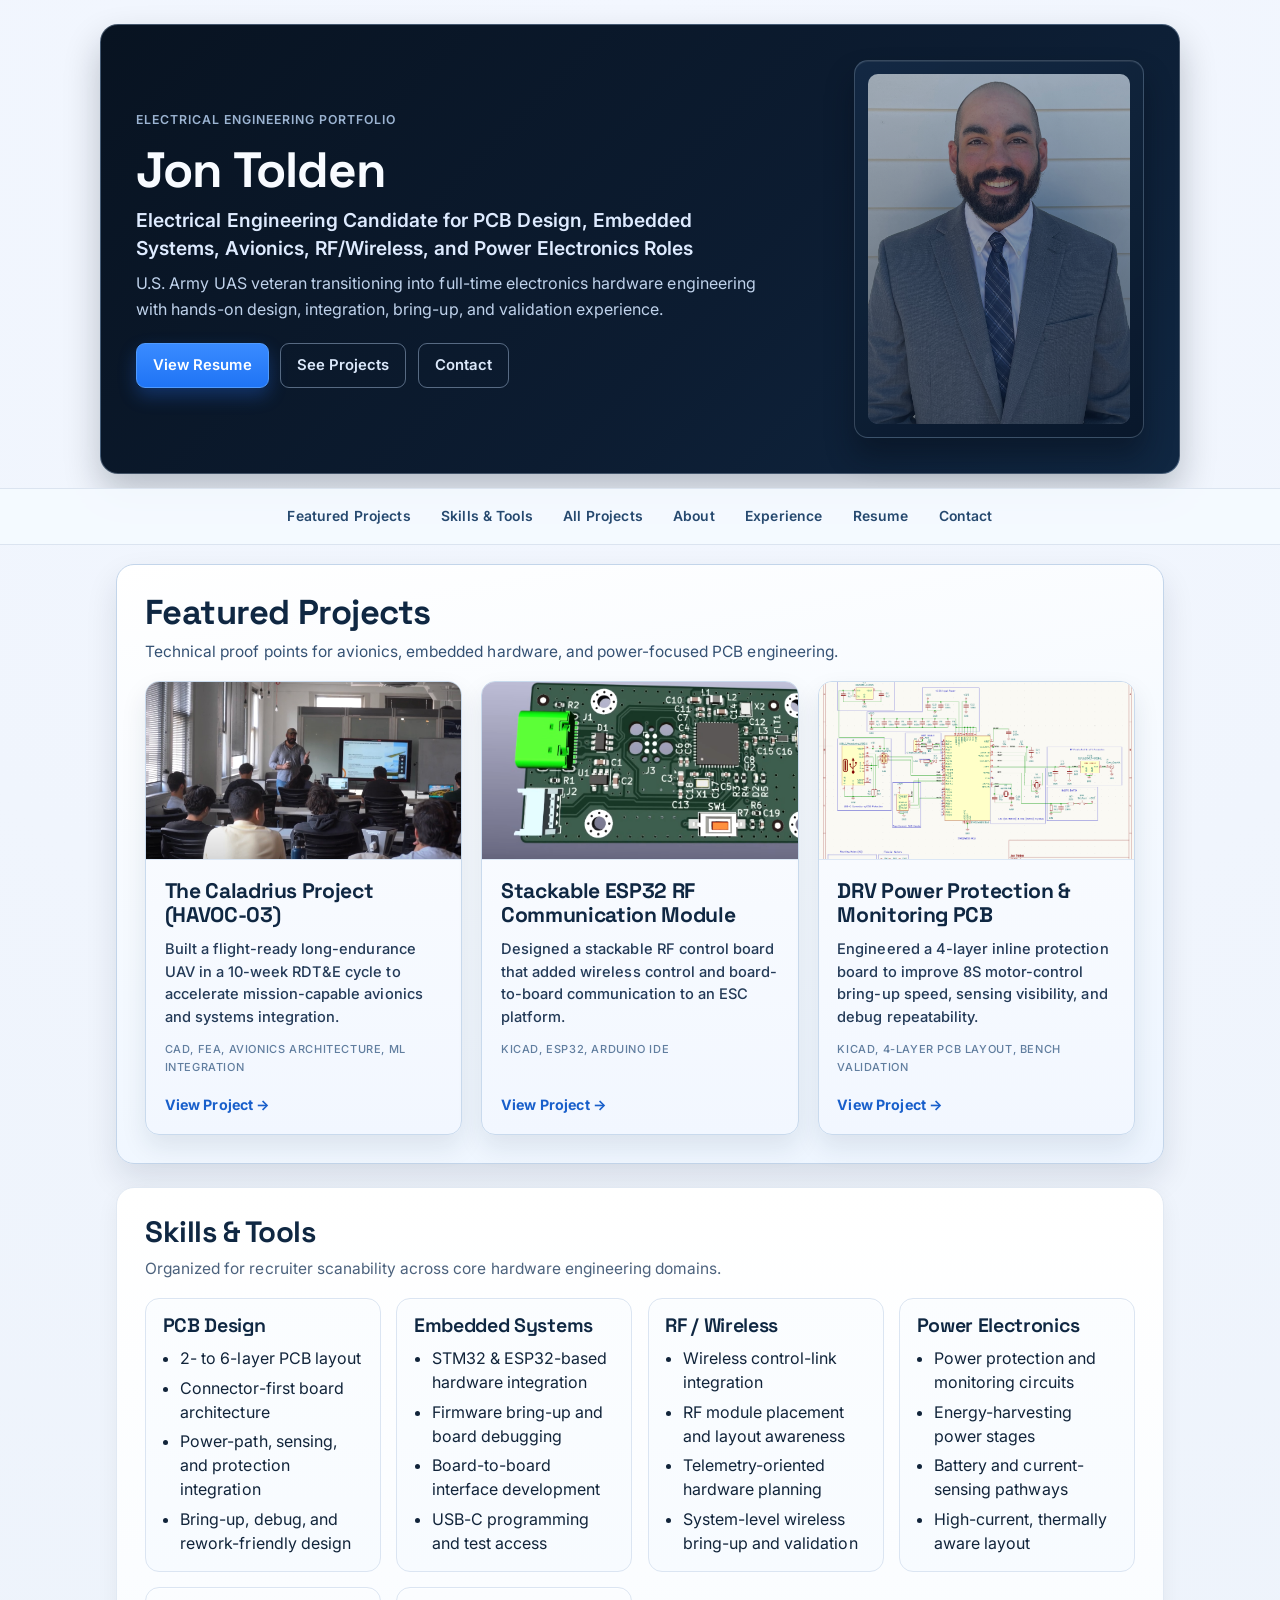
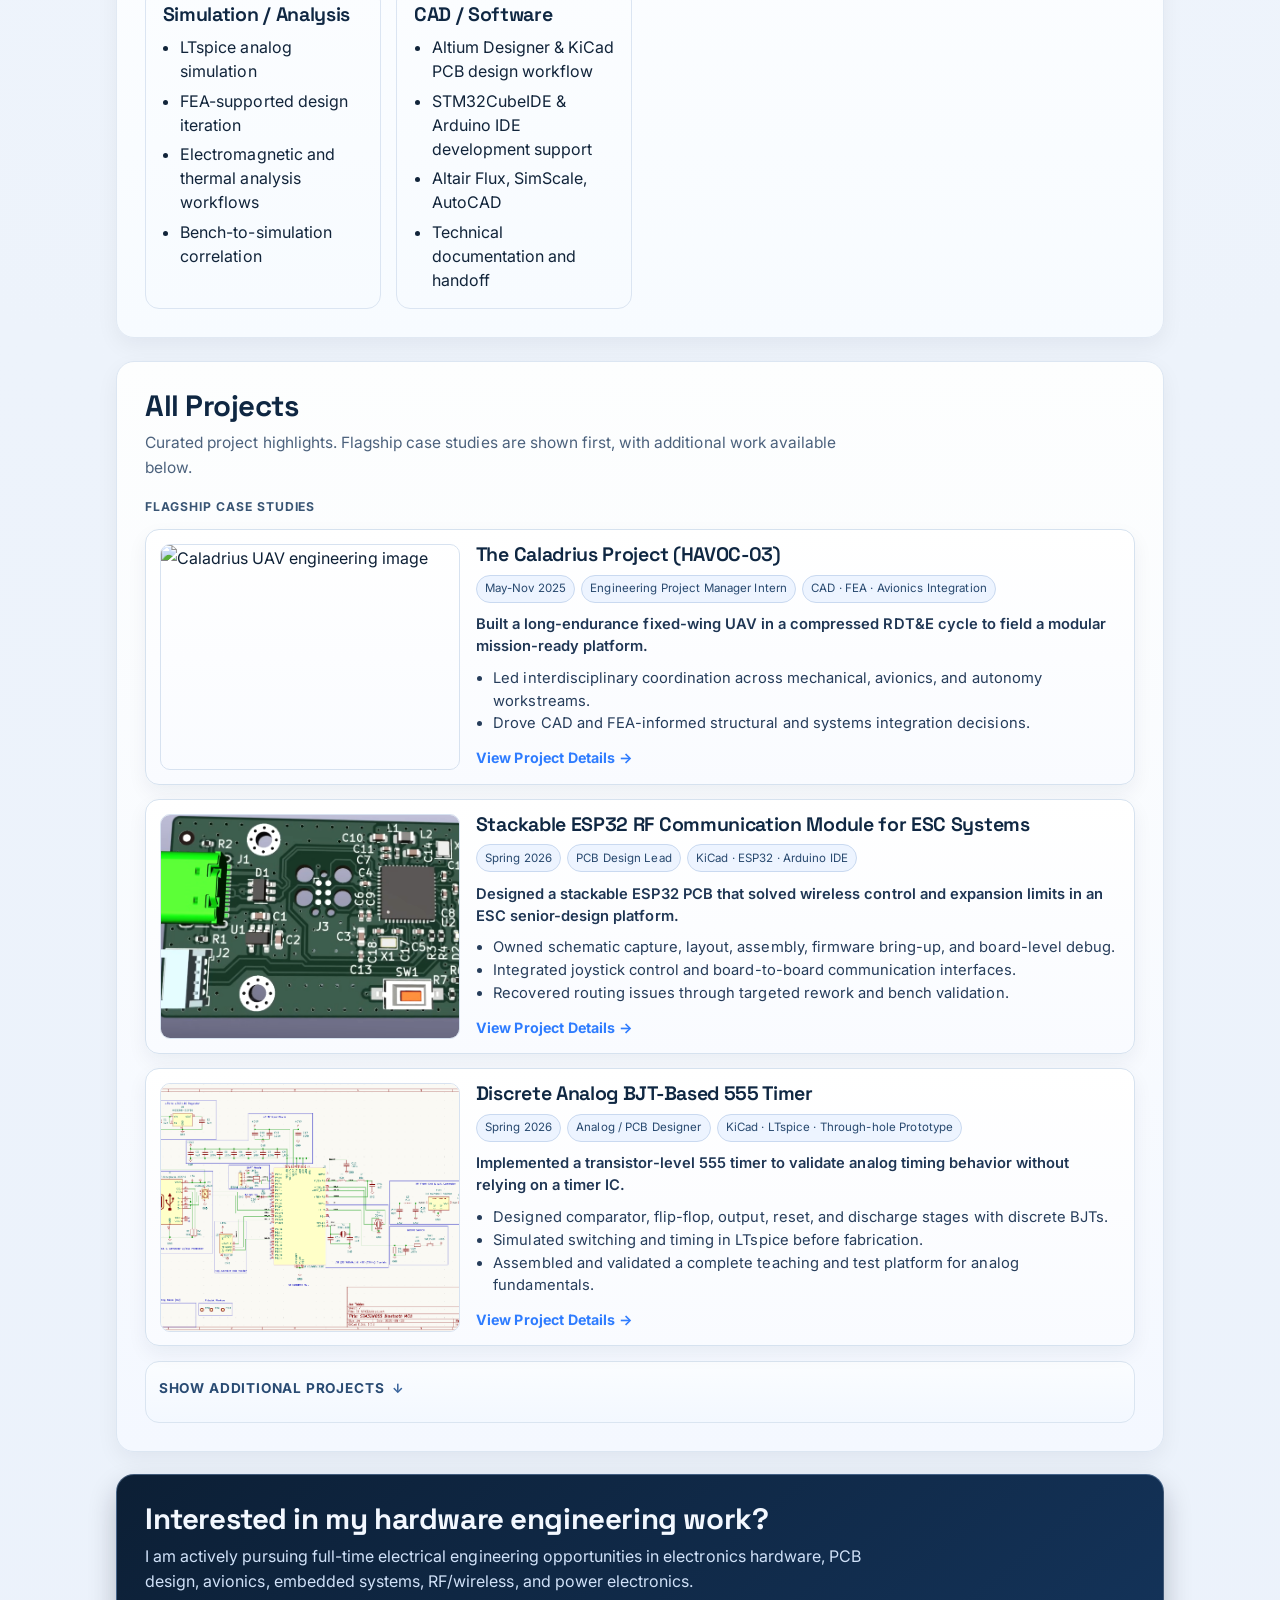
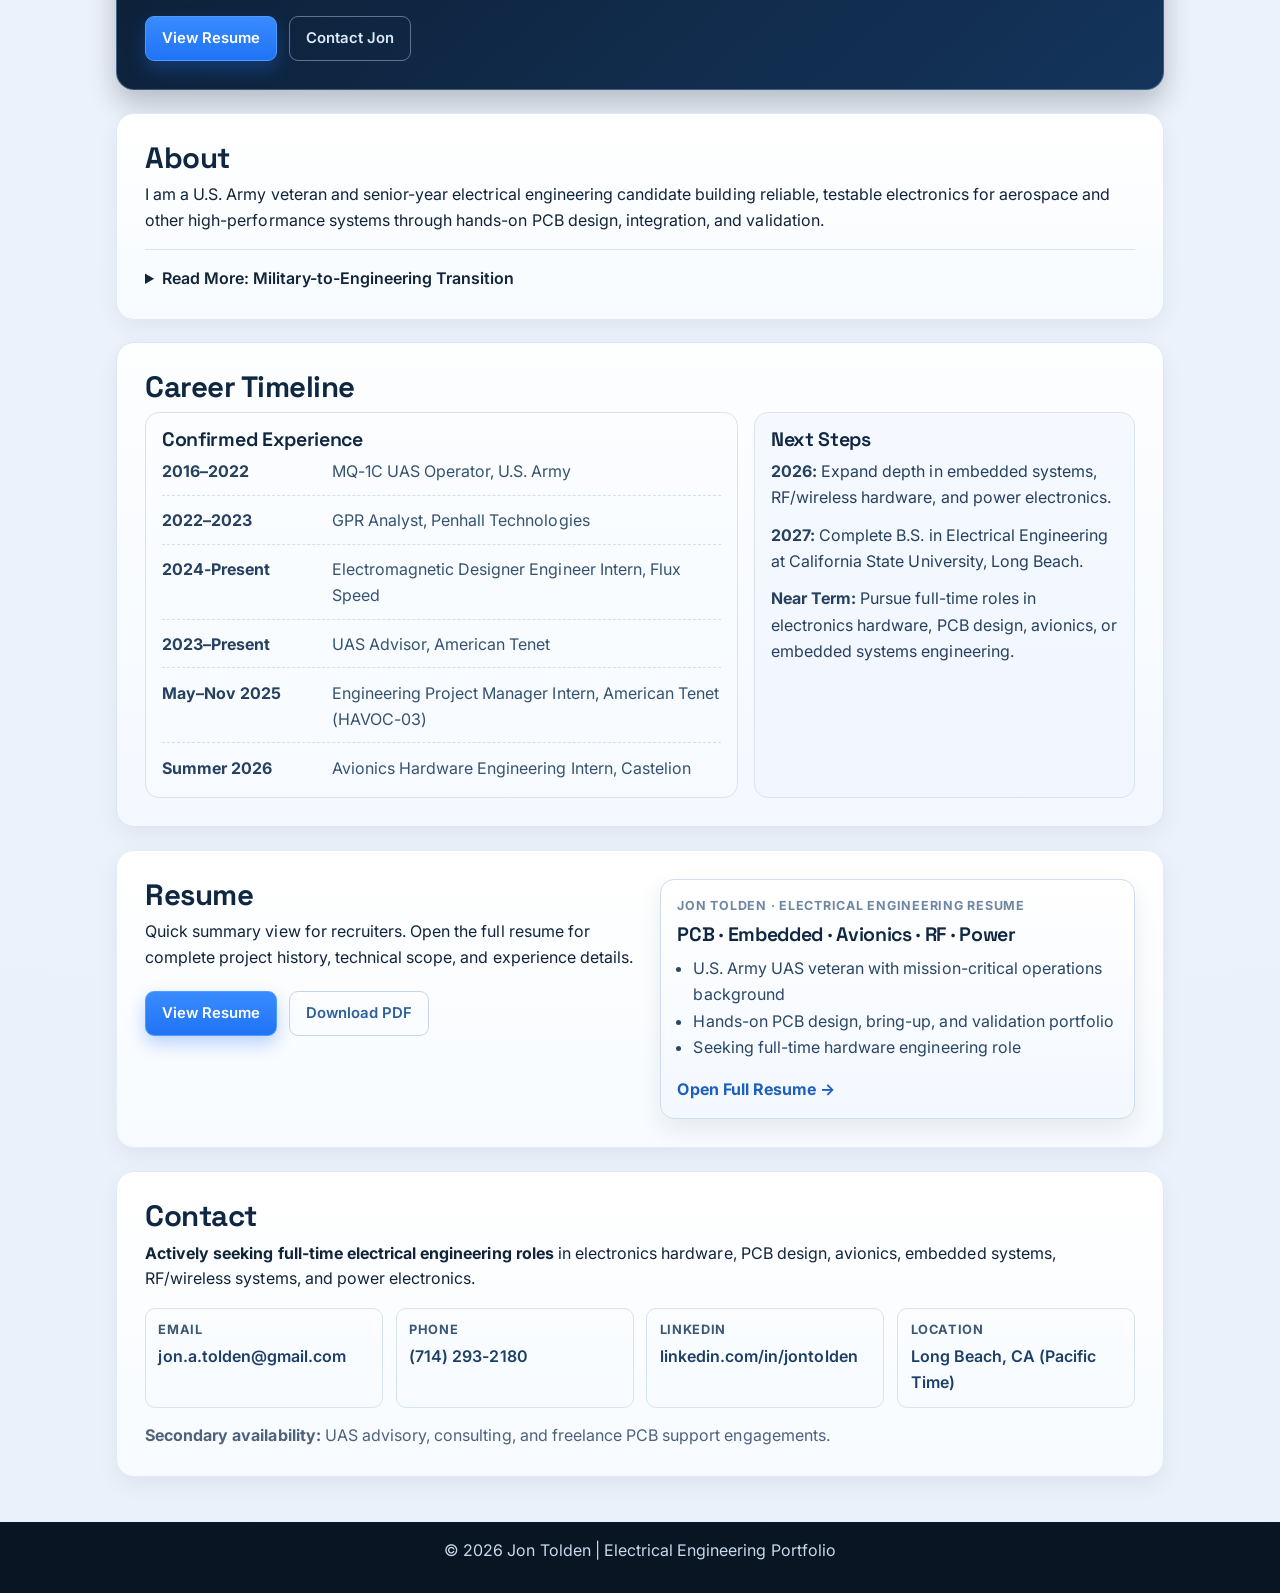
==== commit 06d54cbf: "Update Flux Speed timeline entry text" ====
--- a/index.html
+++ b/index.html
@@ -286,7 +286,7 @@
           <ol class="timeline-list confirmed">
             <li><strong>2016–2022</strong><span>MQ-1C UAS Operator, U.S. Army</span></li>
             <li><strong>2022–2023</strong><span>GPR Analyst, Penhall Technologies</span></li>
-            <li><strong>2023–Present</strong><span>Electrical Engineer, Flux Speed</span></li>
+            <li><strong>2024-Present</strong><span>Electromagnetic Designer Engineer Intern, Flux Speed</span></li>
             <li><strong>2023–Present</strong><span>UAS Advisor, American Tenet</span></li>
             <li><strong>May–Nov 2025</strong><span>Engineering Project Manager Intern, American Tenet (HAVOC-03)</span></li>
             <li><strong>Summer 2026</strong><span>Avionics Hardware Engineering Intern, Castelion</span></li>
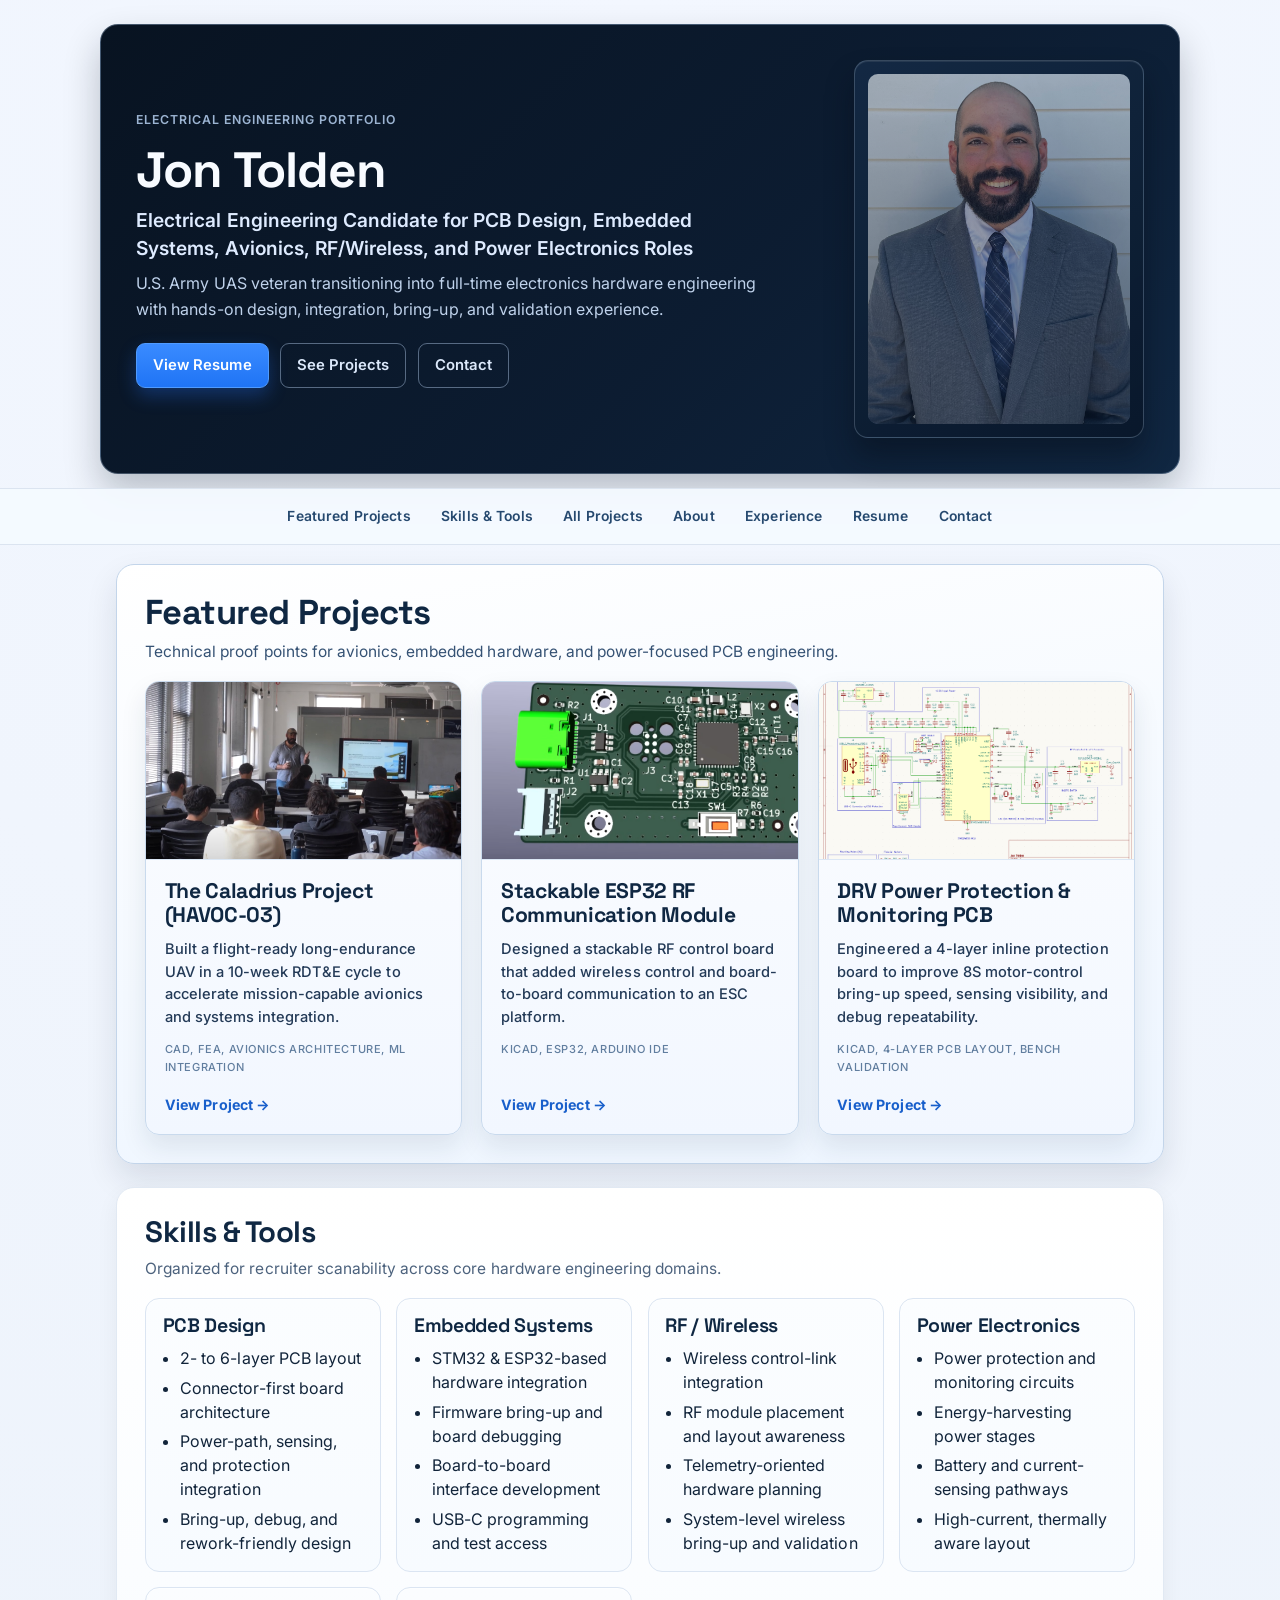
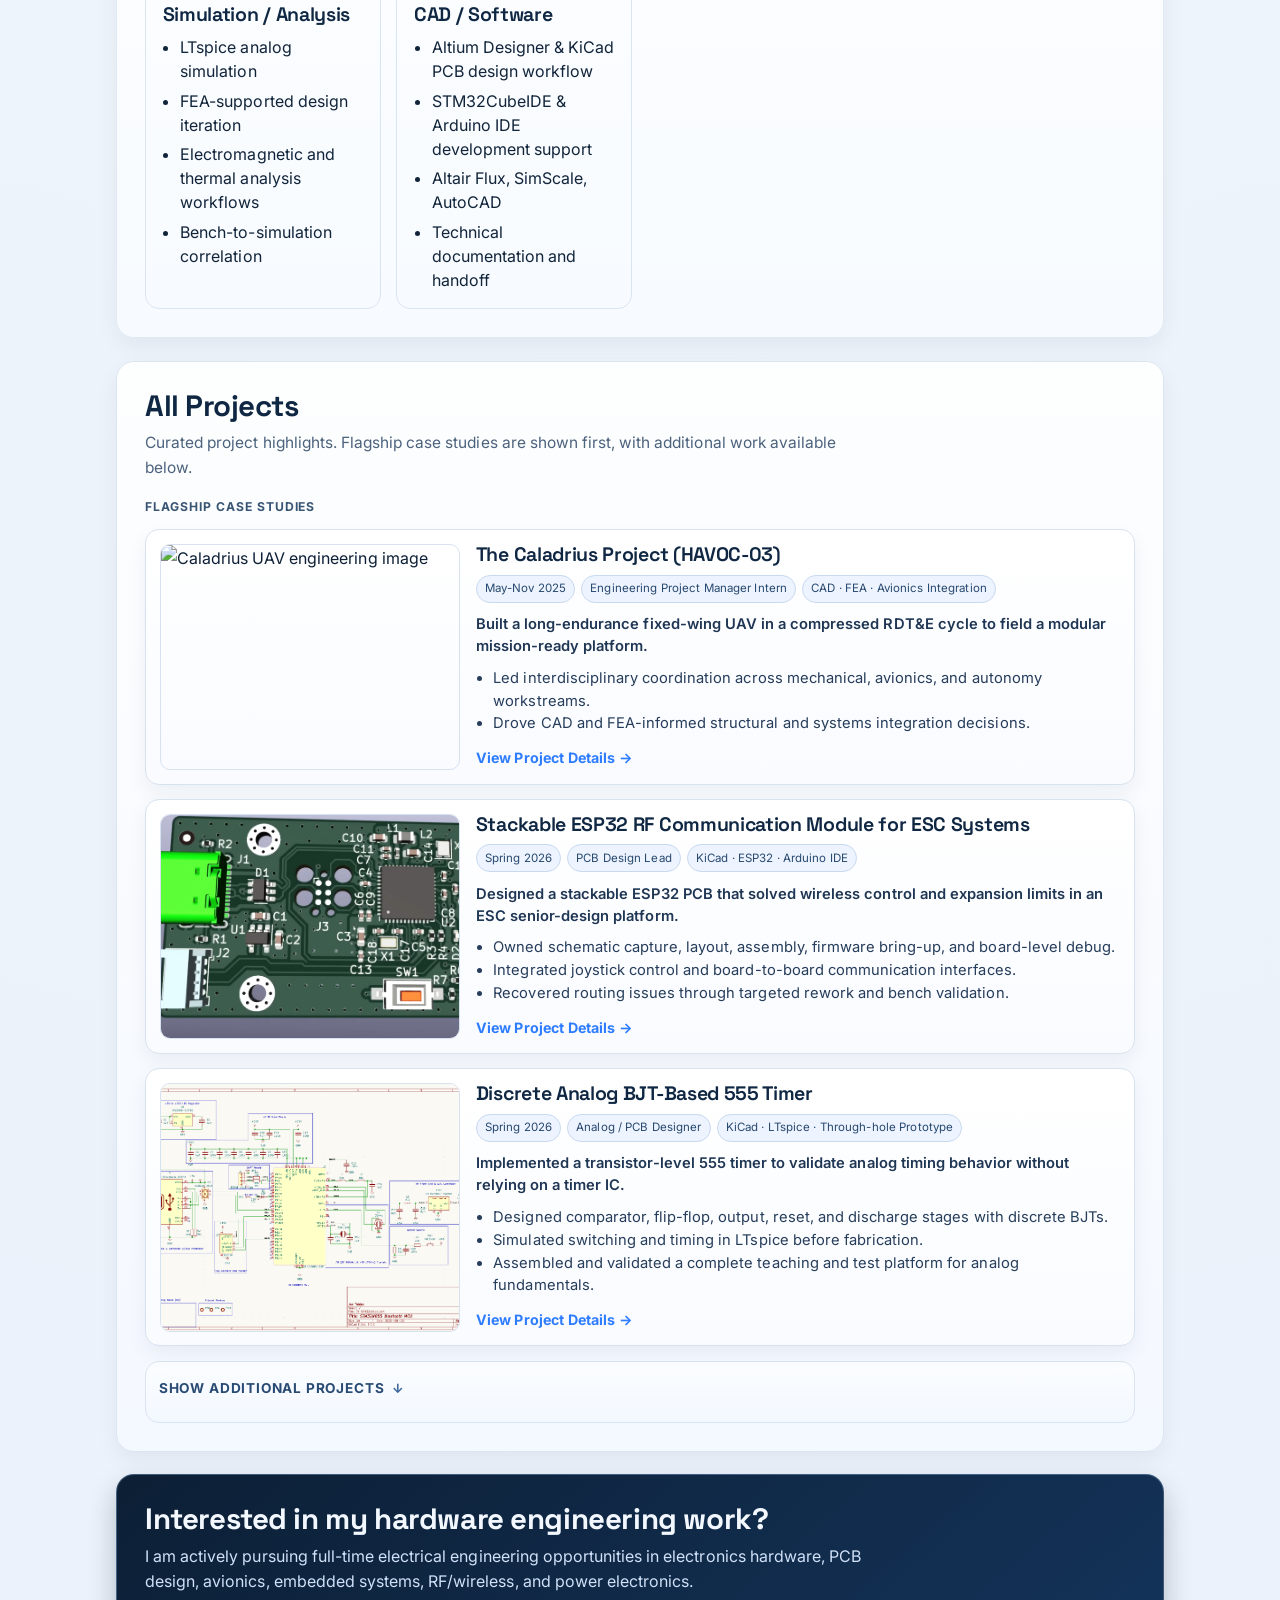
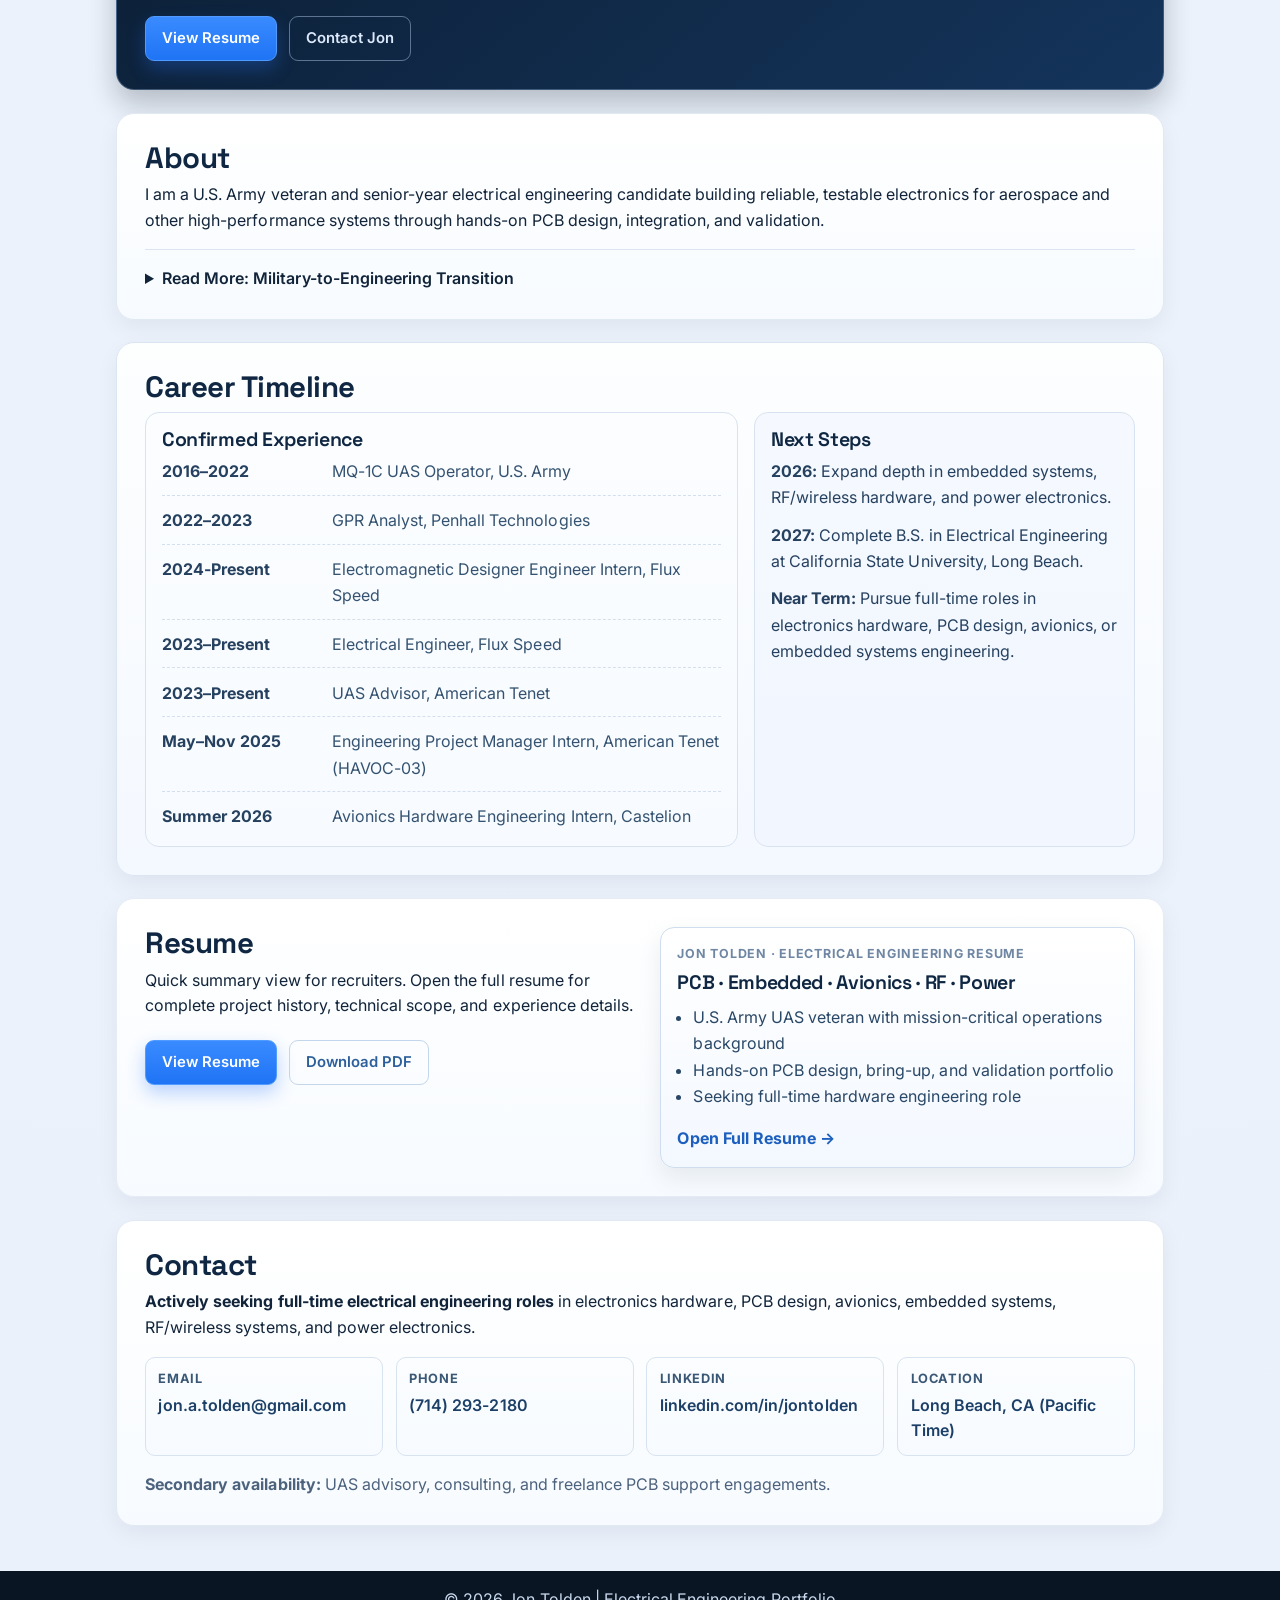
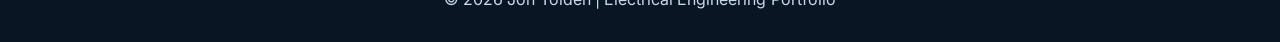
==== commit dd0b87ce: "Merge branch 'main' into codex/update-career-timeline-content" ====
--- a/index.html
+++ b/index.html
@@ -287,6 +287,7 @@
             <li><strong>2016–2022</strong><span>MQ-1C UAS Operator, U.S. Army</span></li>
             <li><strong>2022–2023</strong><span>GPR Analyst, Penhall Technologies</span></li>
             <li><strong>2024-Present</strong><span>Electromagnetic Designer Engineer Intern, Flux Speed</span></li>
+            <li><strong>2023–Present</strong><span>Electrical Engineer, Flux Speed</span></li>
             <li><strong>2023–Present</strong><span>UAS Advisor, American Tenet</span></li>
             <li><strong>May–Nov 2025</strong><span>Engineering Project Manager Intern, American Tenet (HAVOC-03)</span></li>
             <li><strong>Summer 2026</strong><span>Avionics Hardware Engineering Intern, Castelion</span></li>
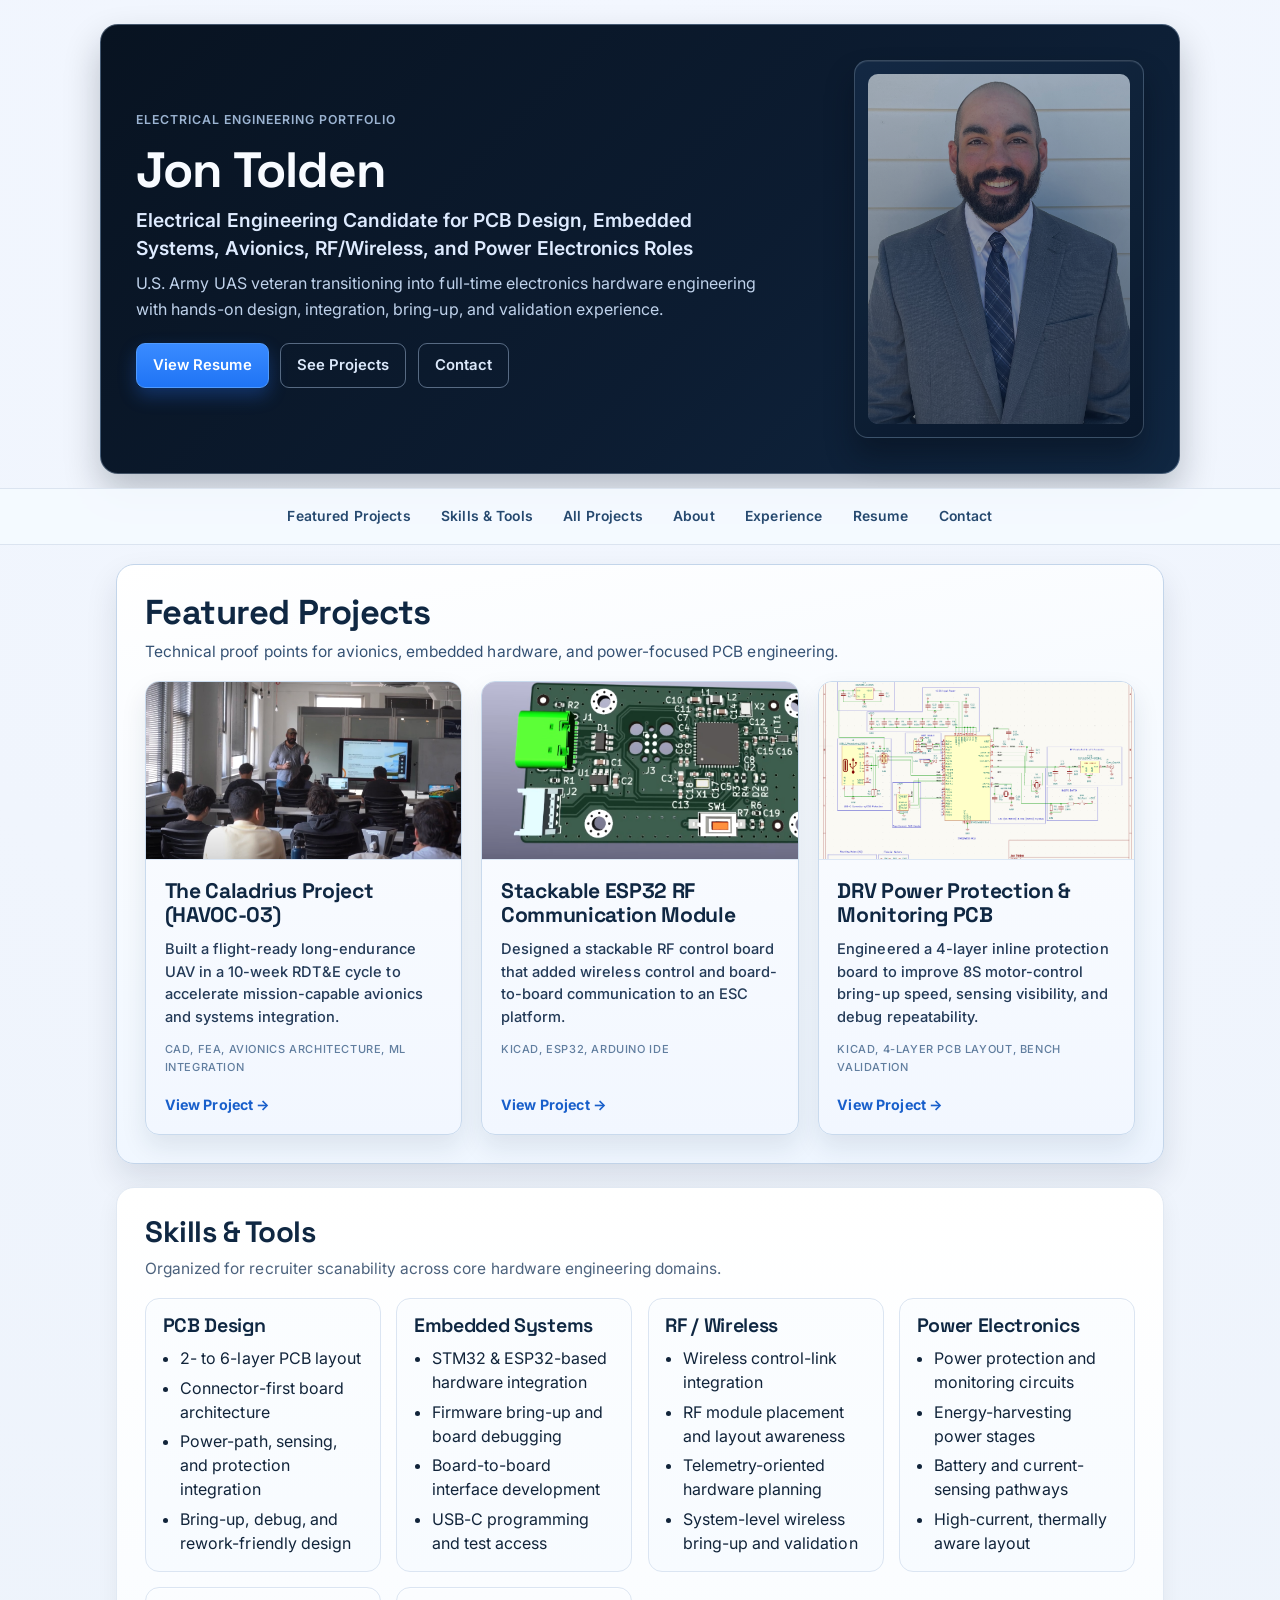
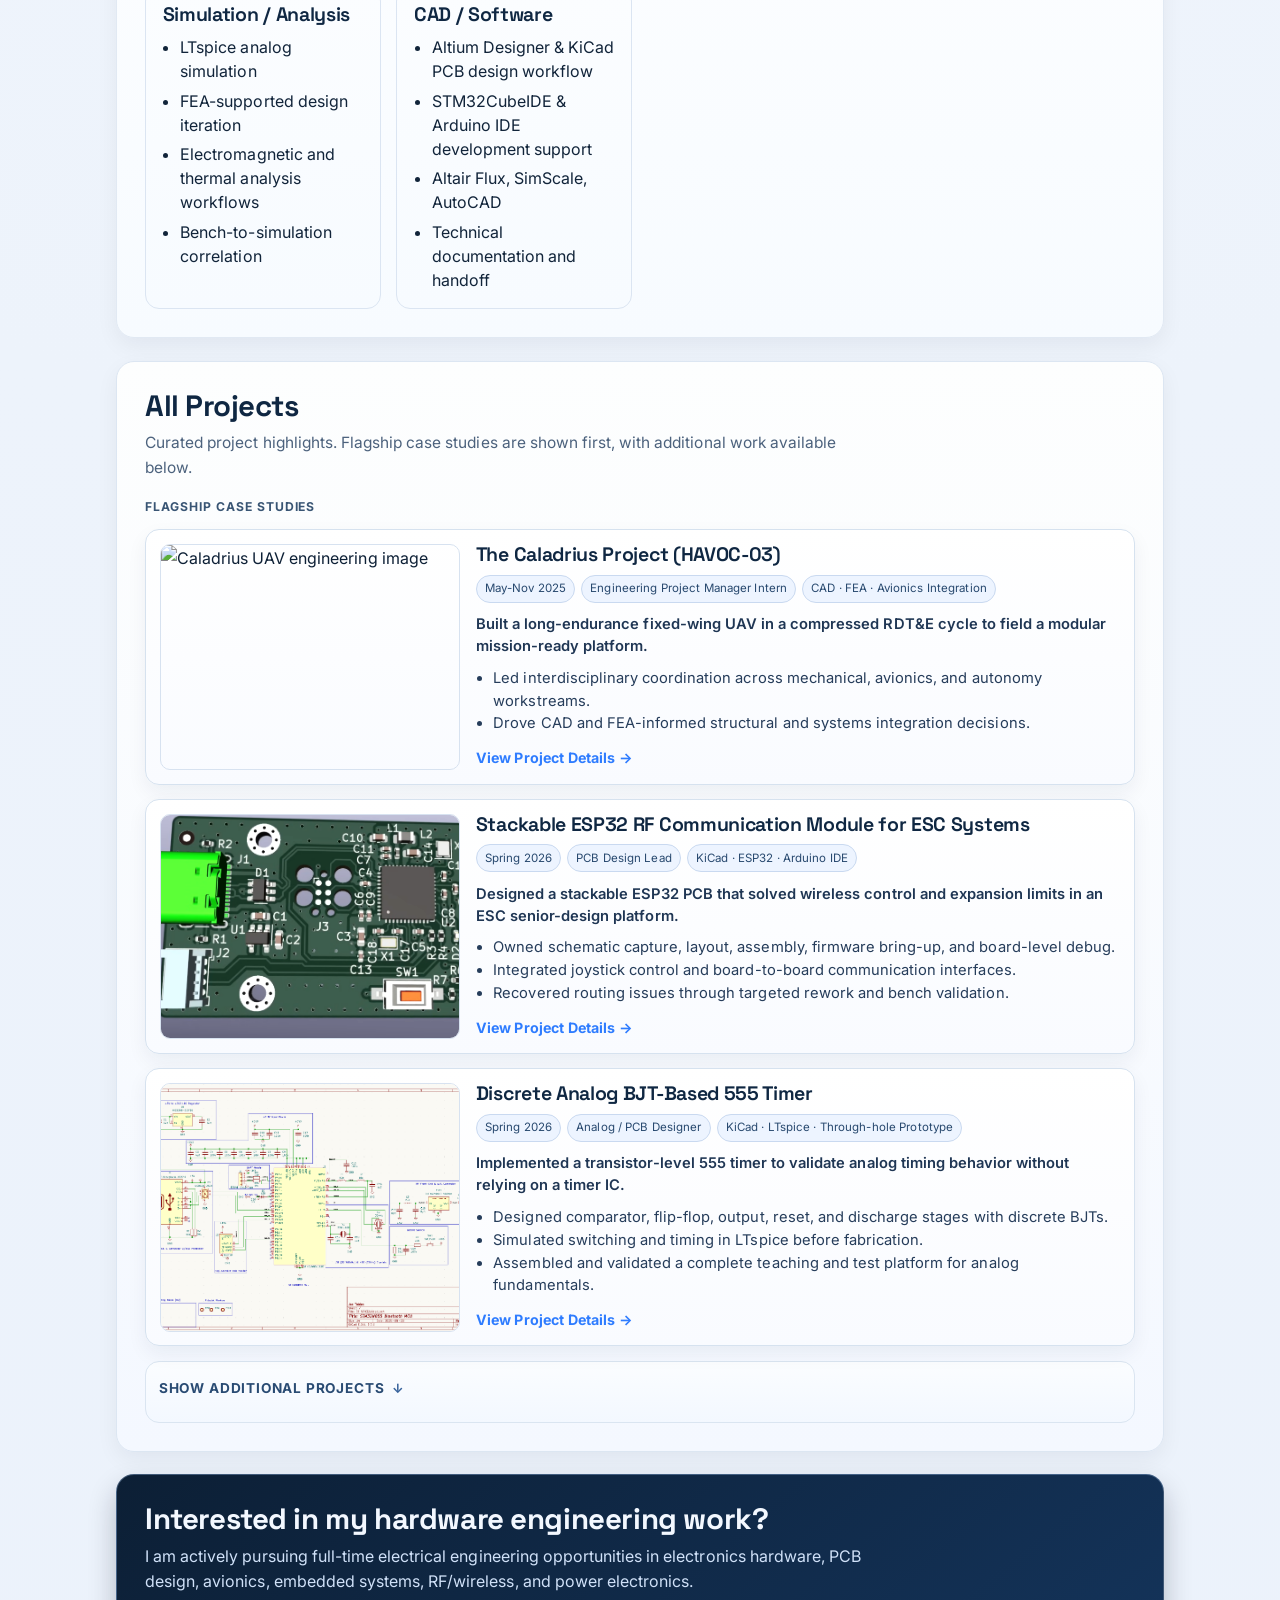
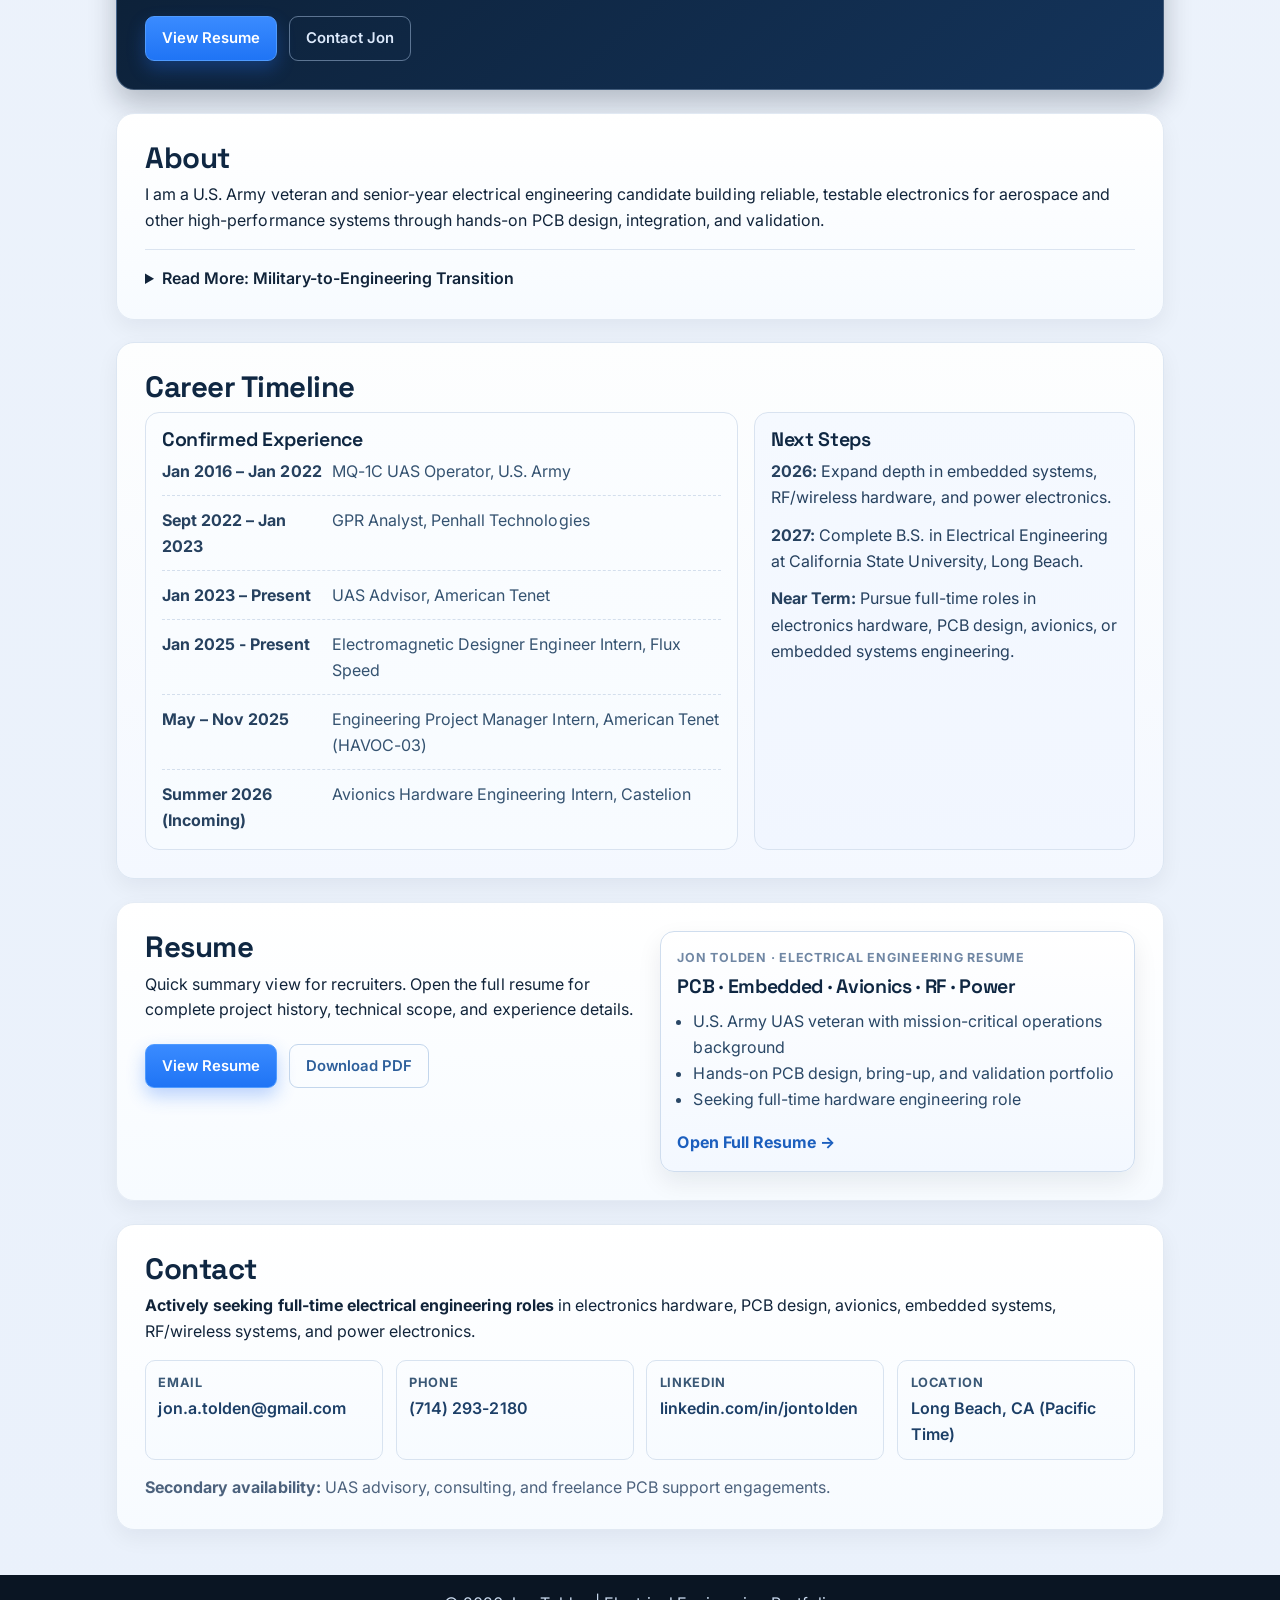
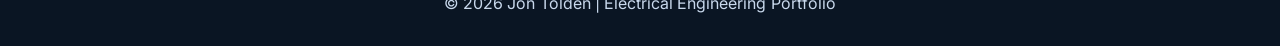
==== commit d7b654ee: "Revise work experience dates and titles in index.html Updated work experience timeline with correcte" ====
--- a/index.html
+++ b/index.html
@@ -284,13 +284,12 @@
         <div class="timeline-primary">
           <h3>Confirmed Experience</h3>
           <ol class="timeline-list confirmed">
-            <li><strong>2016–2022</strong><span>MQ-1C UAS Operator, U.S. Army</span></li>
-            <li><strong>2022–2023</strong><span>GPR Analyst, Penhall Technologies</span></li>
-            <li><strong>2024-Present</strong><span>Electromagnetic Designer Engineer Intern, Flux Speed</span></li>
-            <li><strong>2023–Present</strong><span>Electrical Engineer, Flux Speed</span></li>
-            <li><strong>2023–Present</strong><span>UAS Advisor, American Tenet</span></li>
-            <li><strong>May–Nov 2025</strong><span>Engineering Project Manager Intern, American Tenet (HAVOC-03)</span></li>
-            <li><strong>Summer 2026</strong><span>Avionics Hardware Engineering Intern, Castelion</span></li>
+            <li><strong>Jan 2016 – Jan 2022</strong><span>MQ-1C UAS Operator, U.S. Army</span></li>
+            <li><strong>Sept 2022 – Jan 2023</strong><span>GPR Analyst, Penhall Technologies</span></li>
+            <li><strong>Jan 2023 – Present</strong><span>UAS Advisor, American Tenet</span></li>
+            <li><strong>Jan 2025 - Present</strong><span>Electromagnetic Designer Engineer Intern, Flux Speed</span></li>
+            <li><strong>May – Nov 2025</strong><span>Engineering Project Manager Intern, American Tenet (HAVOC-03)</span></li>
+            <li><strong>Summer 2026 (Incoming)</strong><span>Avionics Hardware Engineering Intern, Castelion</span></li>
           </ol>
         </div>
         <aside class="timeline-secondary">
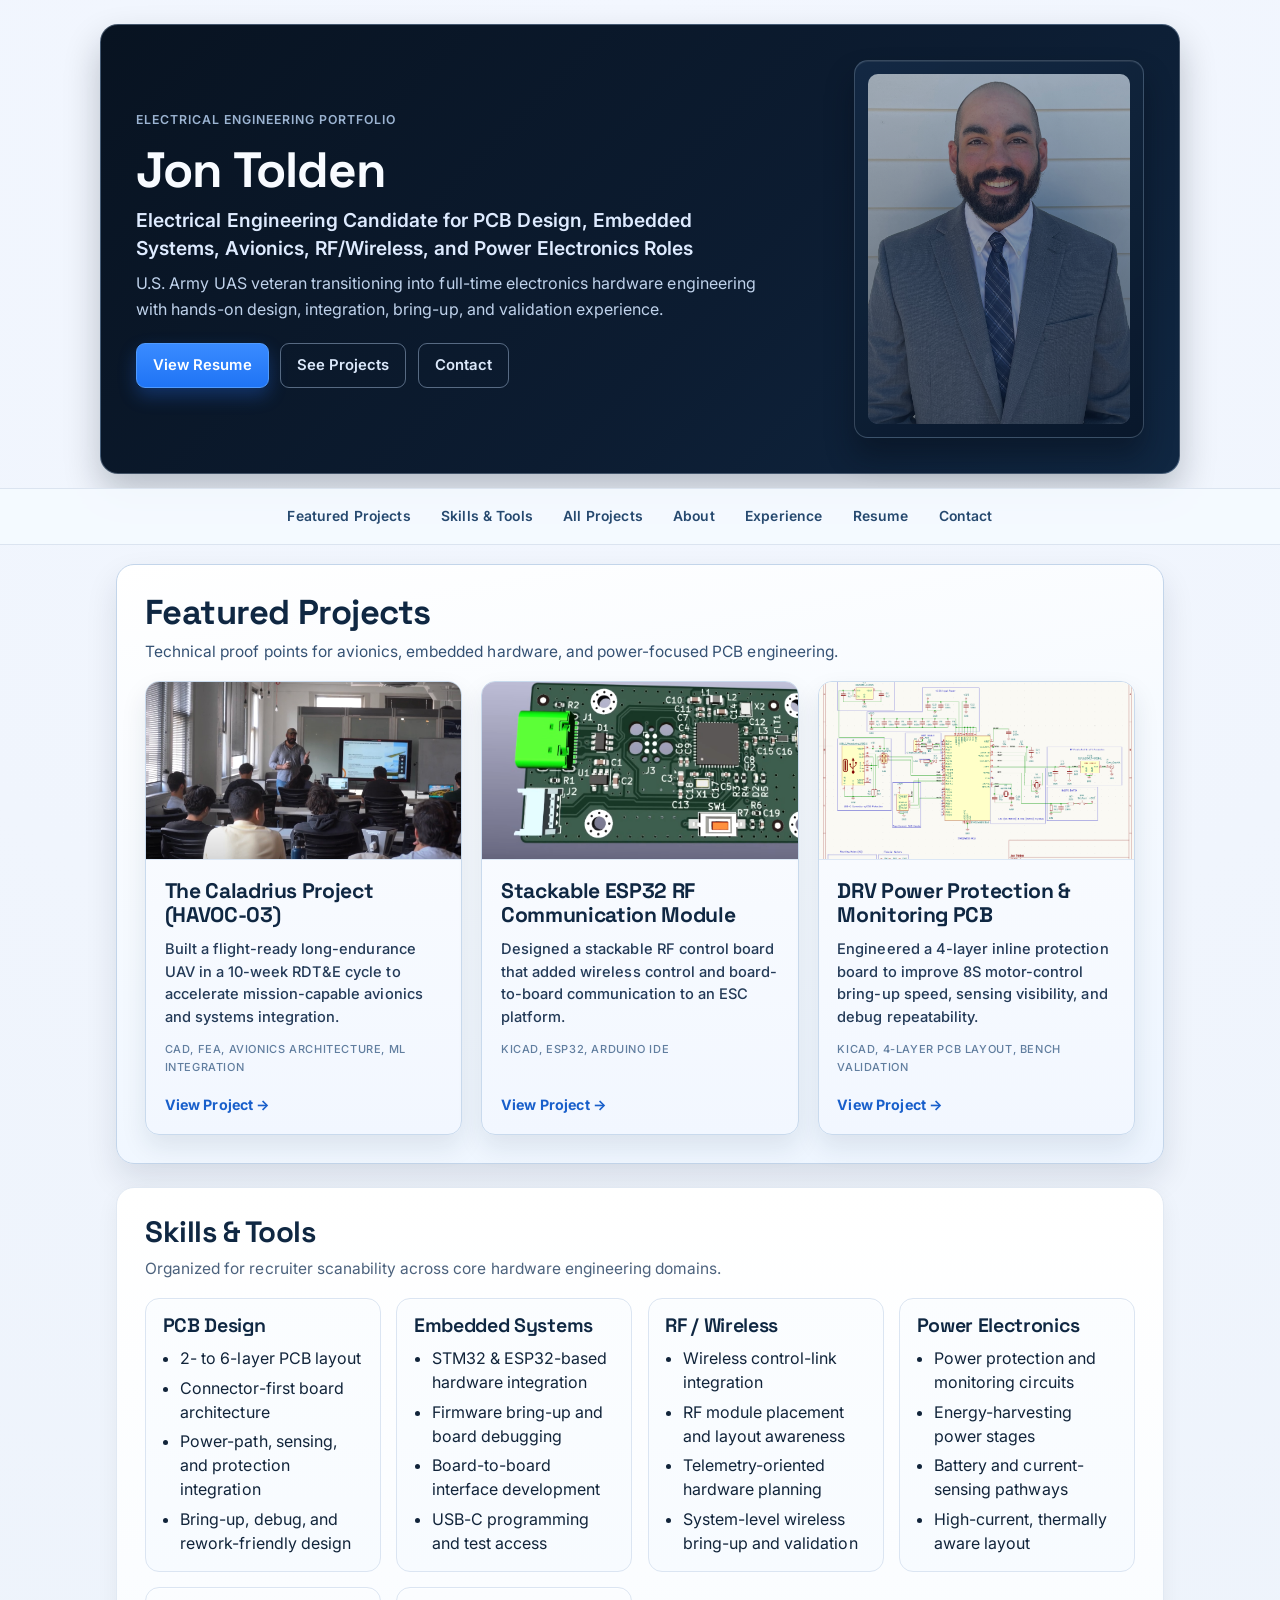
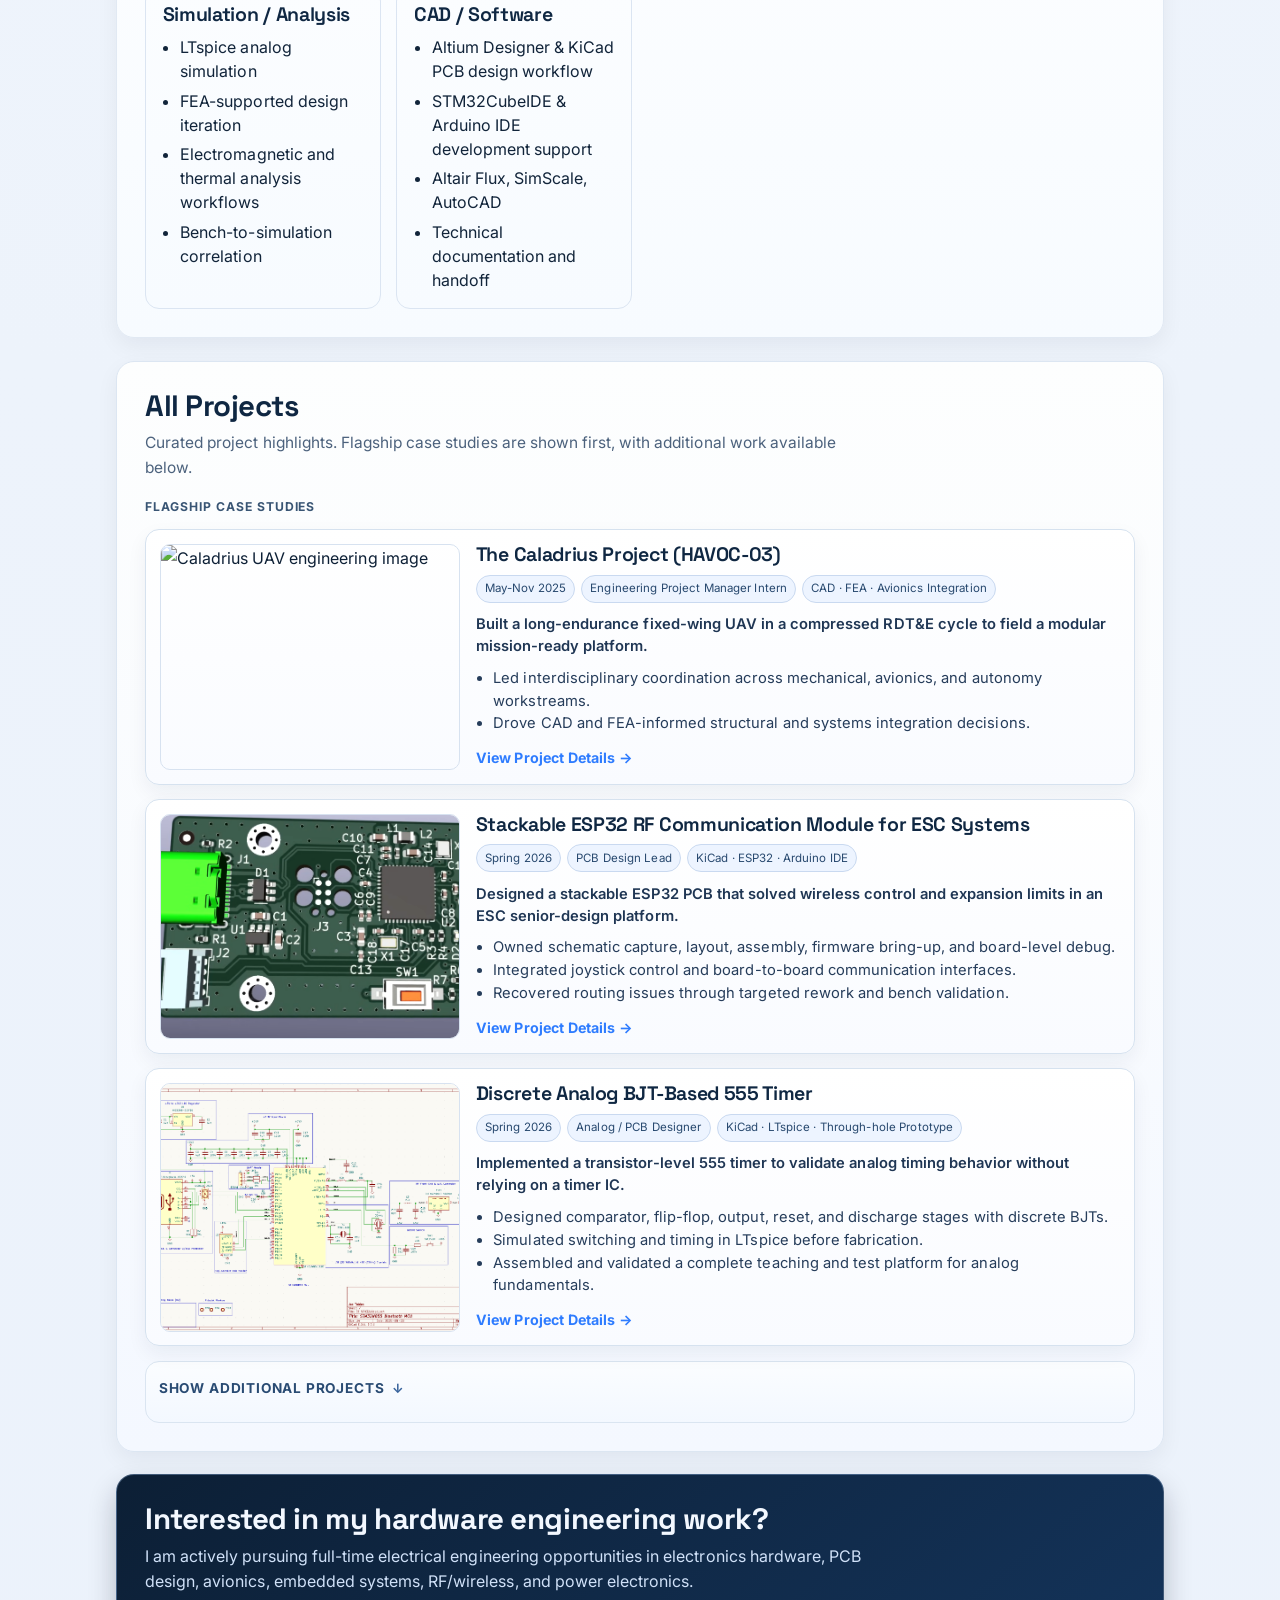
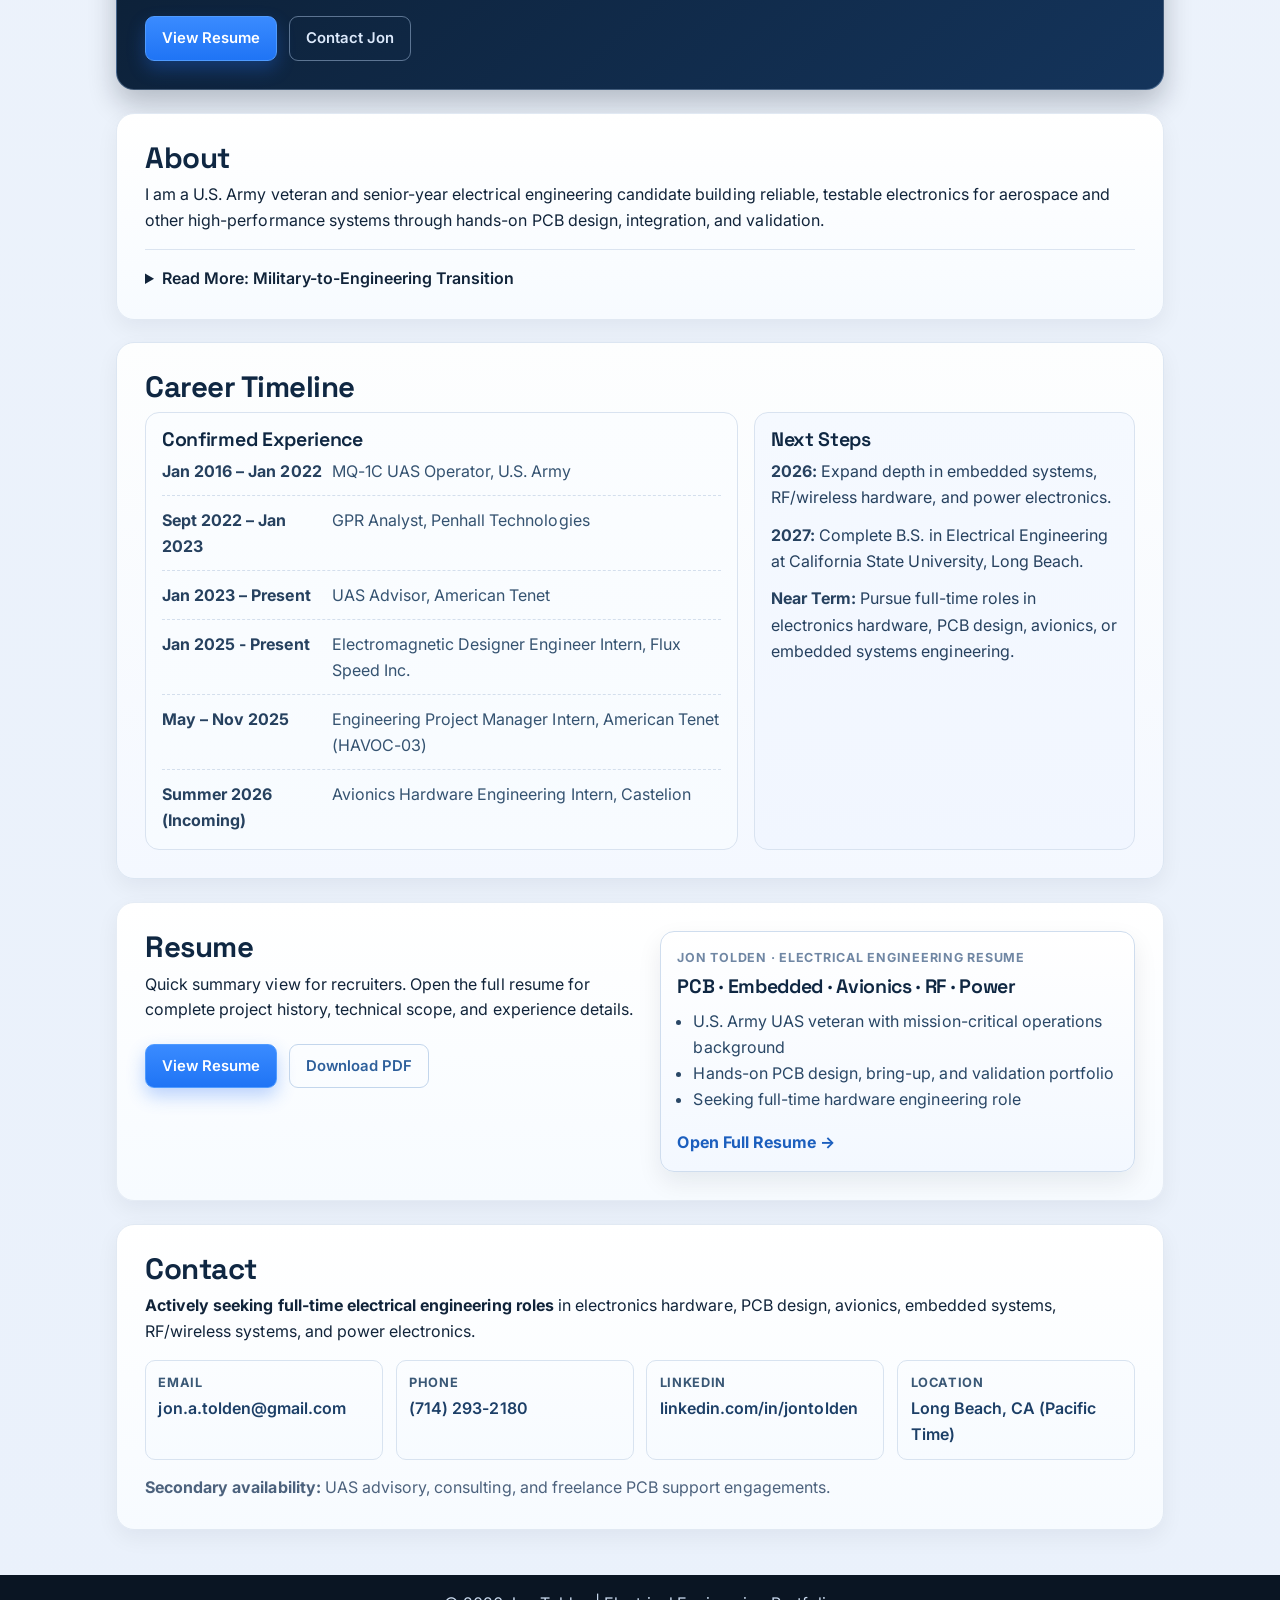
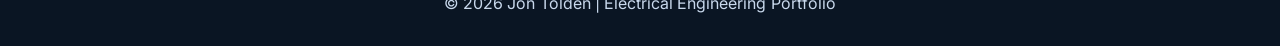
==== commit 0239e58d: "Update index.html" ====
--- a/index.html
+++ b/index.html
@@ -287,7 +287,7 @@
             <li><strong>Jan 2016 – Jan 2022</strong><span>MQ-1C UAS Operator, U.S. Army</span></li>
             <li><strong>Sept 2022 – Jan 2023</strong><span>GPR Analyst, Penhall Technologies</span></li>
             <li><strong>Jan 2023 – Present</strong><span>UAS Advisor, American Tenet</span></li>
-            <li><strong>Jan 2025 - Present</strong><span>Electromagnetic Designer Engineer Intern, Flux Speed</span></li>
+            <li><strong>Jan 2025 - Present</strong><span>Electromagnetic Designer Engineer Intern, Flux Speed Inc.</span></li>
             <li><strong>May – Nov 2025</strong><span>Engineering Project Manager Intern, American Tenet (HAVOC-03)</span></li>
             <li><strong>Summer 2026 (Incoming)</strong><span>Avionics Hardware Engineering Intern, Castelion</span></li>
           </ol>
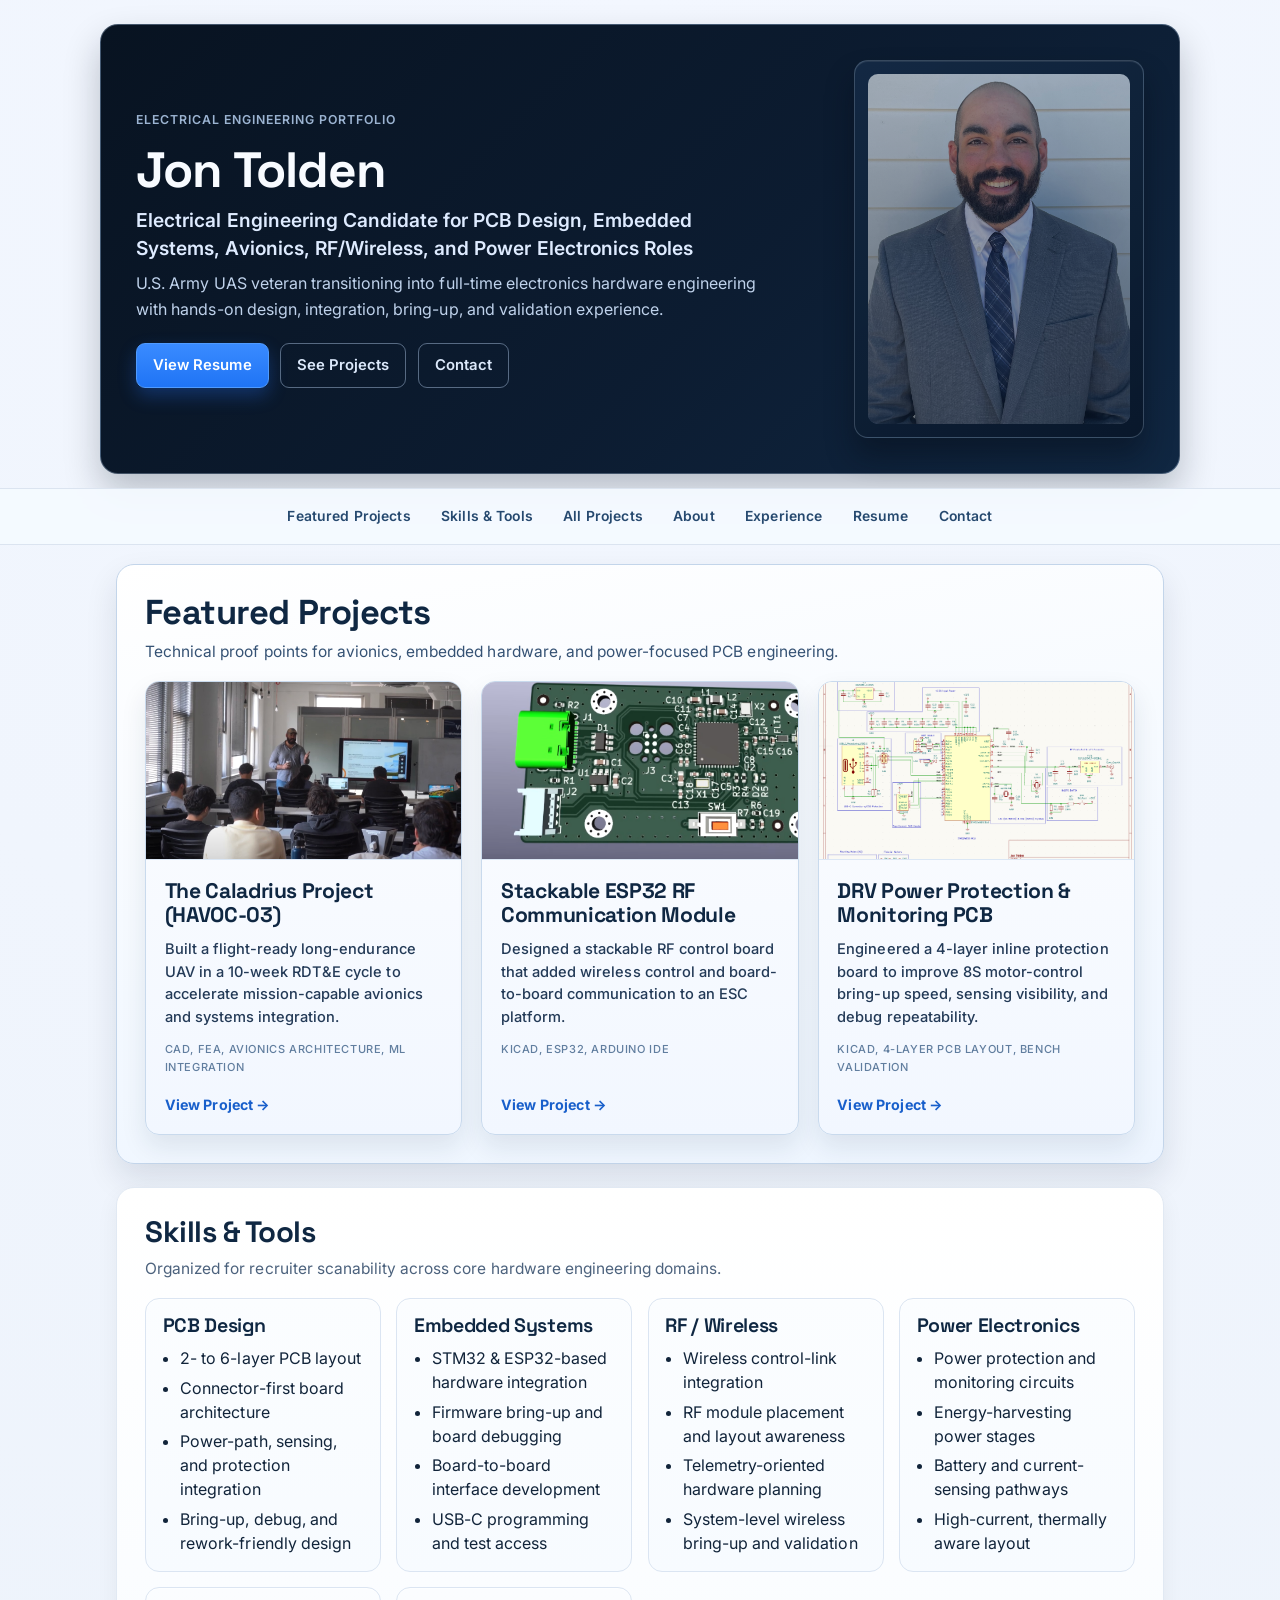
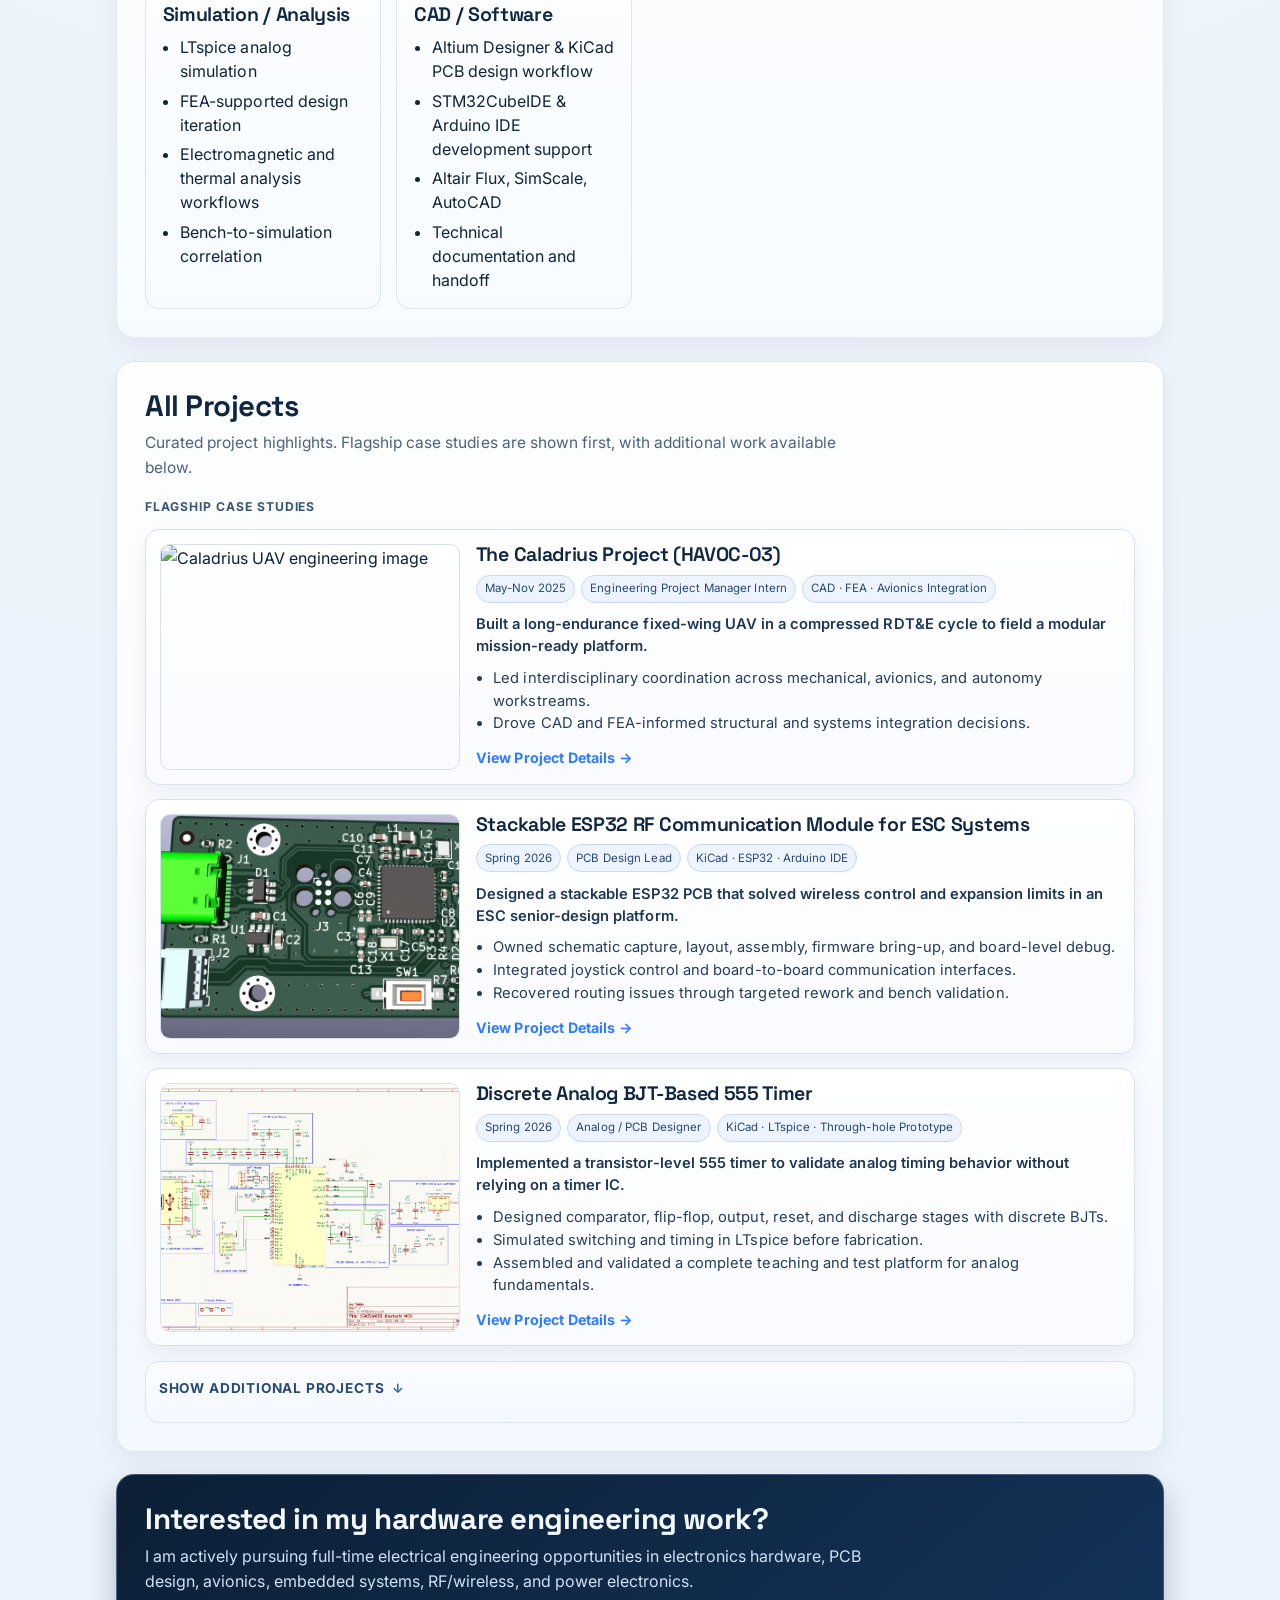
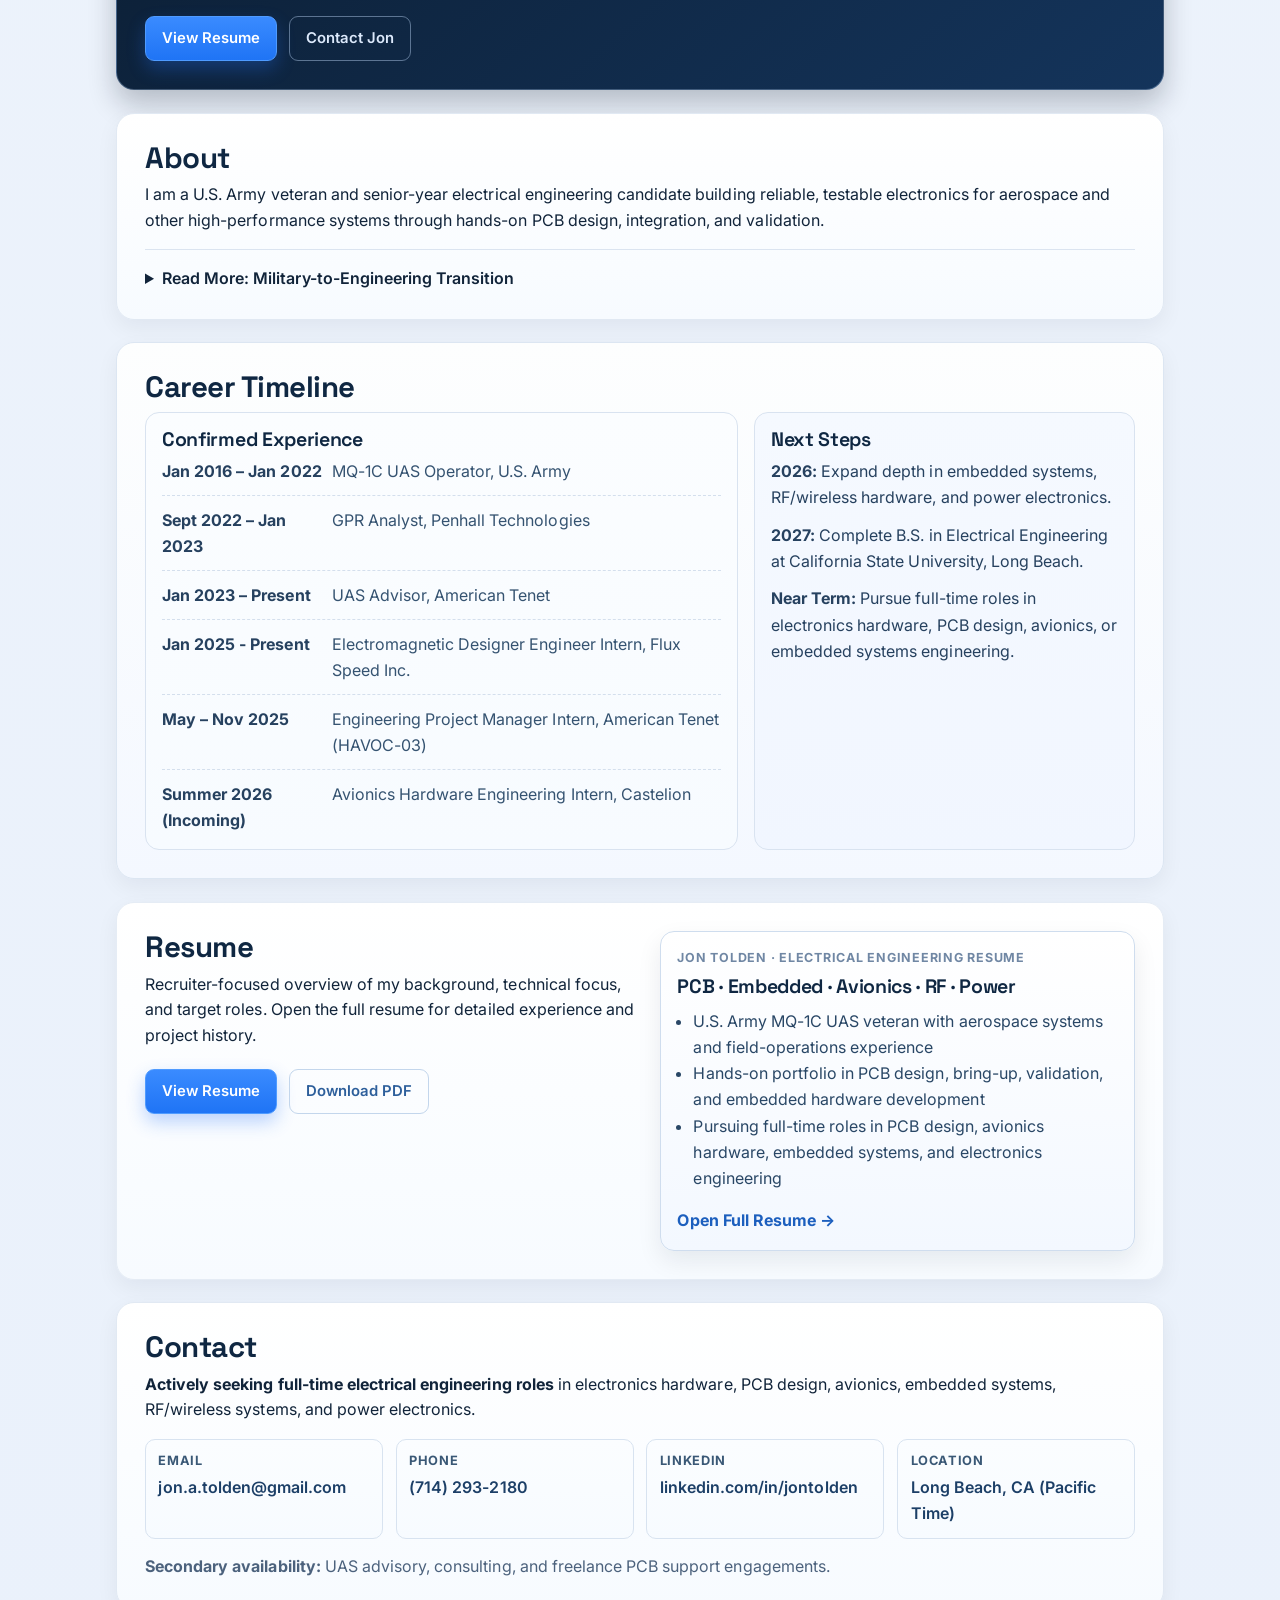
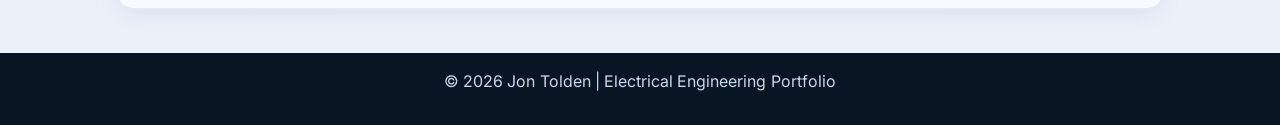
==== commit 3cb710f4: "Update resume snapshot copy in portfolio section" ====
--- a/index.html
+++ b/index.html
@@ -306,7 +306,7 @@
     <section id="resume" class="card resume-card">
       <div>
         <h2>Resume</h2>
-        <p>Quick summary view for recruiters. Open the full resume for complete project history, technical scope, and experience details.</p>
+        <p>Recruiter-focused overview of my background, technical focus, and target roles. Open the full resume for detailed experience and project history.</p>
         <div class="hero-ctas">
           <a href="resume.html" class="button button-primary">View Resume</a>
           <a href="Resume_July2025.pdf" target="_blank" rel="noopener noreferrer" class="button button-ghost">Download PDF</a>
@@ -317,9 +317,9 @@
           <p class="resume-label">Jon Tolden · Electrical Engineering Resume</p>
           <h3>PCB · Embedded · Avionics · RF · Power</h3>
           <ul>
-            <li>U.S. Army UAS veteran with mission-critical operations background</li>
-            <li>Hands-on PCB design, bring-up, and validation portfolio</li>
-            <li>Seeking full-time hardware engineering role</li>
+            <li>U.S. Army MQ-1C UAS veteran with aerospace systems and field-operations experience</li>
+            <li>Hands-on portfolio in PCB design, bring-up, validation, and embedded hardware development</li>
+            <li>Pursuing full-time roles in PCB design, avionics hardware, embedded systems, and electronics engineering</li>
           </ul>
           <span class="resume-preview-link">Open Full Resume →</span>
         </div>
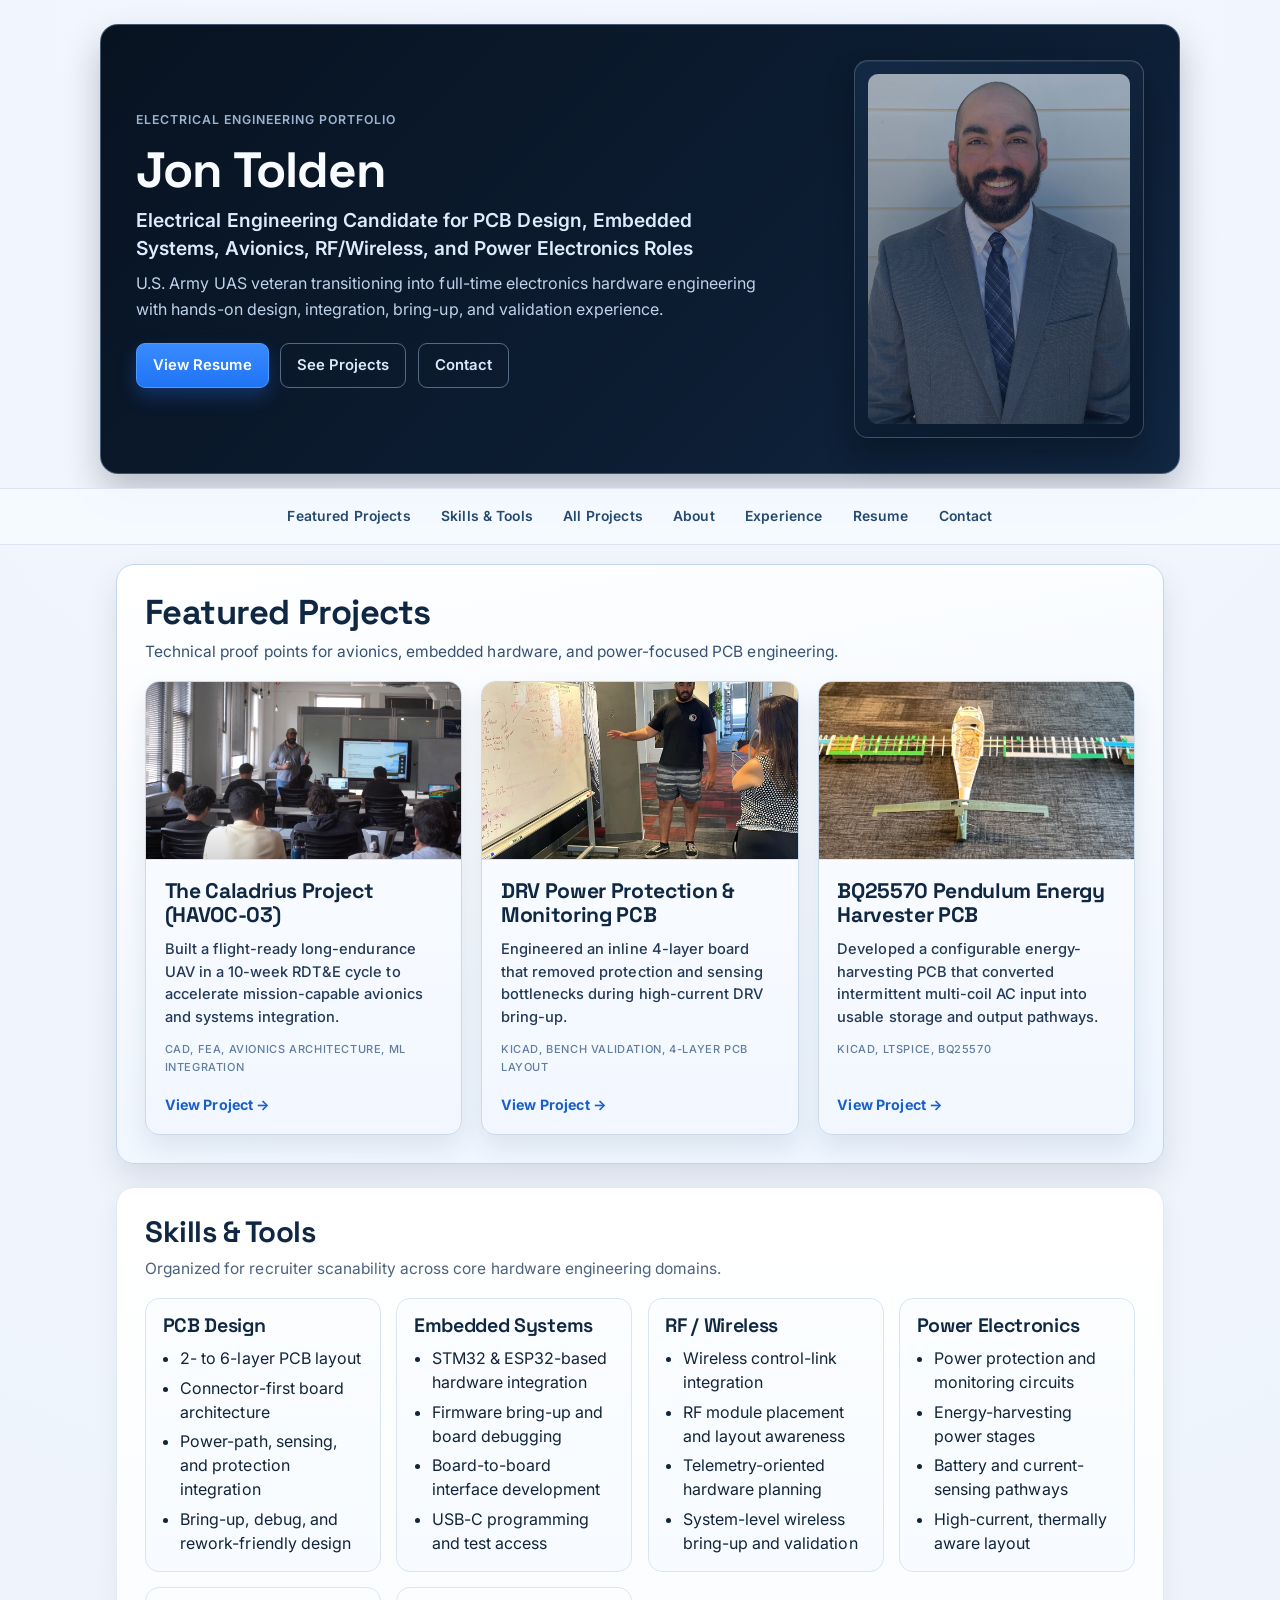
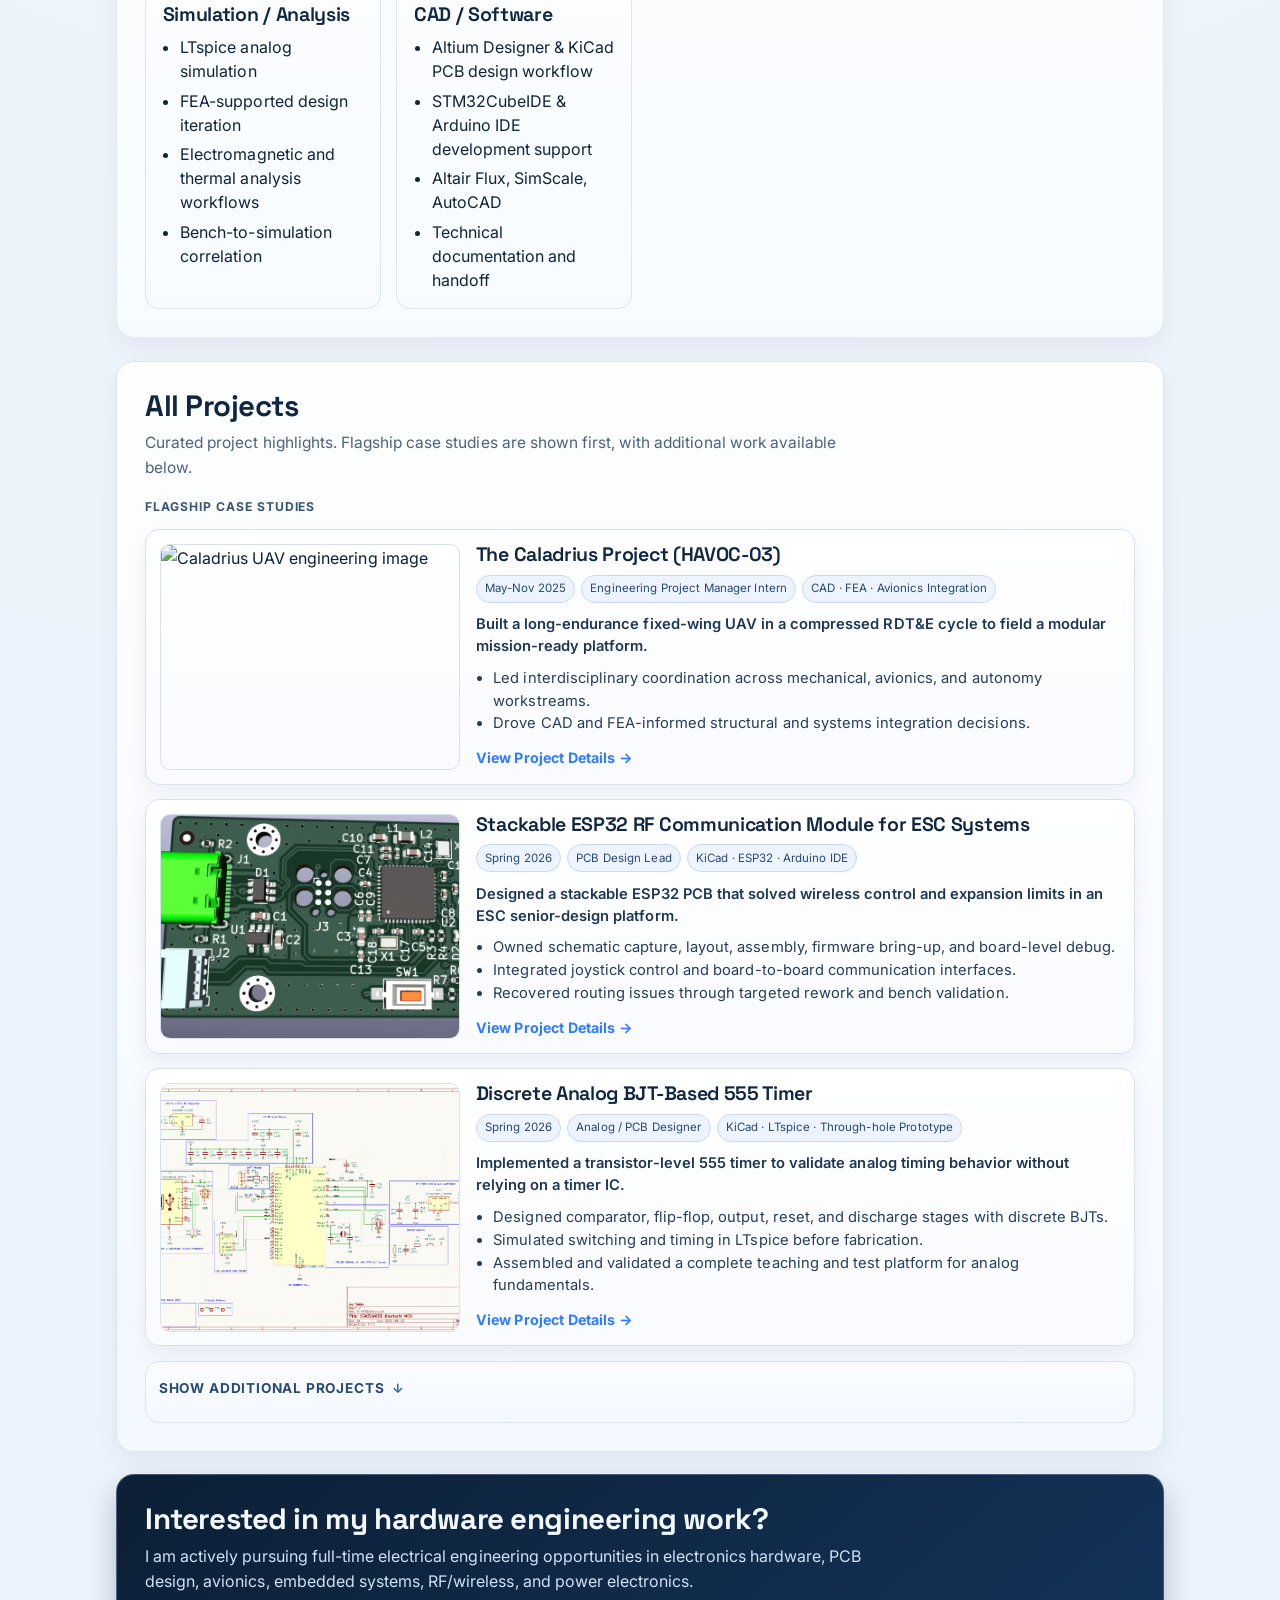
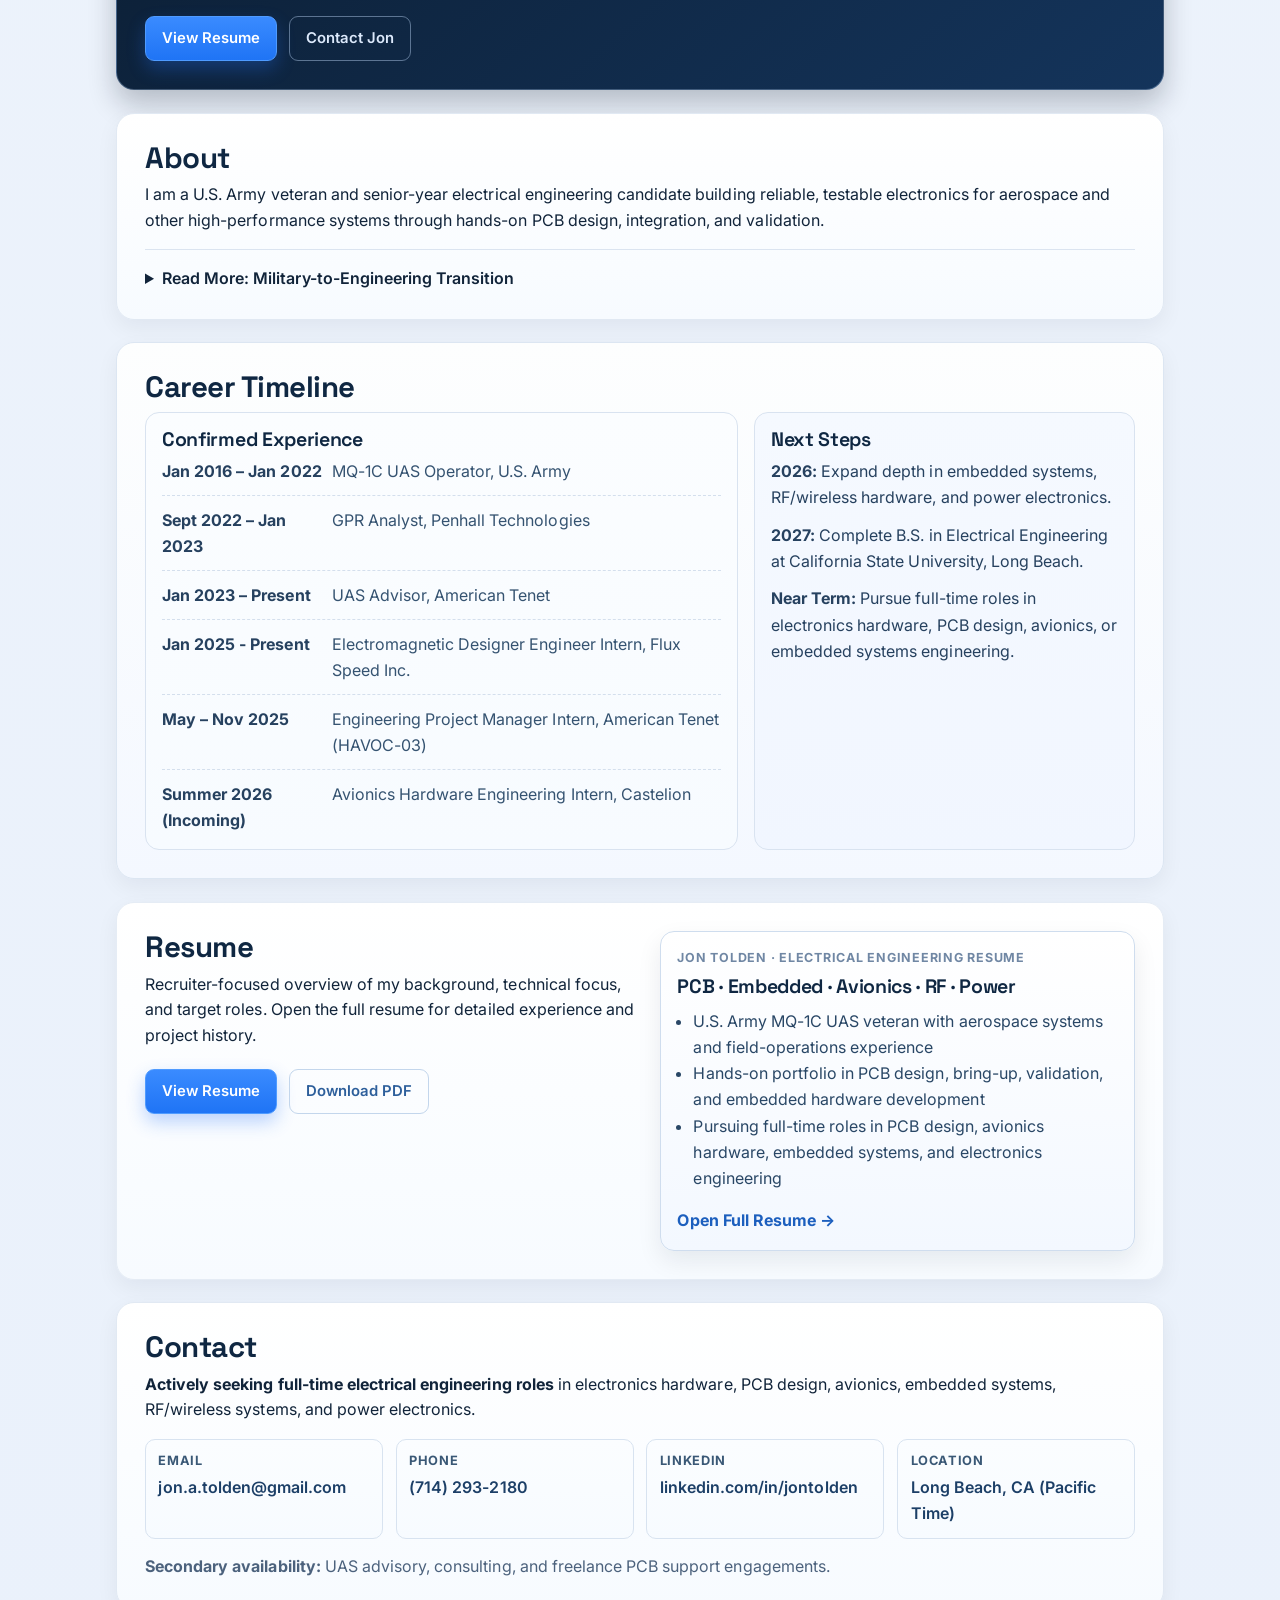
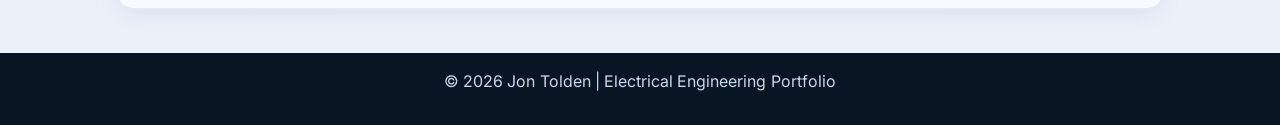
==== commit d1827862: "Reorder featured projects and replace ESP32 with BQ25570" ====
--- a/index.html
+++ b/index.html
@@ -62,22 +62,22 @@
         </article>
 
         <article class="project-preview">
-          <img src="STM32 BT 3D PCB.png" alt="ESP32 RF module PCB render" loading="lazy" />
-          <div class="project-preview-content">
-            <h3>Stackable ESP32 RF Communication Module</h3>
-            <p class="value-line">Designed a stackable RF control board that added wireless control and board-to-board communication to an ESC platform.</p>
-            <p class="tools-line">KiCad, ESP32, Arduino IDE</p>
-            <a class="text-link" href="projects/esp32-rf-module.html">View Project →</a>
-          </div>
-        </article>
-
-        <article class="project-preview">
-          <img src="STM32 BT Schematic.png" alt="DRV power board schematic" loading="lazy" />
+          <img src="TCP Image 4.jpg" alt="Power protection board development image" loading="lazy" />
           <div class="project-preview-content">
             <h3>DRV Power Protection &amp; Monitoring PCB</h3>
-            <p class="value-line">Engineered a 4-layer inline protection board to improve 8S motor-control bring-up speed, sensing visibility, and debug repeatability.</p>
-            <p class="tools-line">KiCad, 4-Layer PCB Layout, Bench Validation</p>
+            <p class="value-line">Engineered an inline 4-layer board that removed protection and sensing bottlenecks during high-current DRV bring-up.</p>
+            <p class="tools-line">KiCad, Bench Validation, 4-Layer PCB Layout</p>
             <a class="text-link" href="projects/drv-power-protection.html">View Project →</a>
+          </div>
+        </article>
+
+        <article class="project-preview">
+          <img src="TCP Image 5.jpg" alt="Energy harvesting hardware image" loading="lazy" />
+          <div class="project-preview-content">
+            <h3>BQ25570 Pendulum Energy Harvester PCB</h3>
+            <p class="value-line">Developed a configurable energy-harvesting PCB that converted intermittent multi-coil AC input into usable storage and output pathways.</p>
+            <p class="tools-line">KiCad, LTspice, BQ25570</p>
+            <a class="text-link" href="projects/bq25570-harvester.html">View Project →</a>
           </div>
         </article>
       </div>
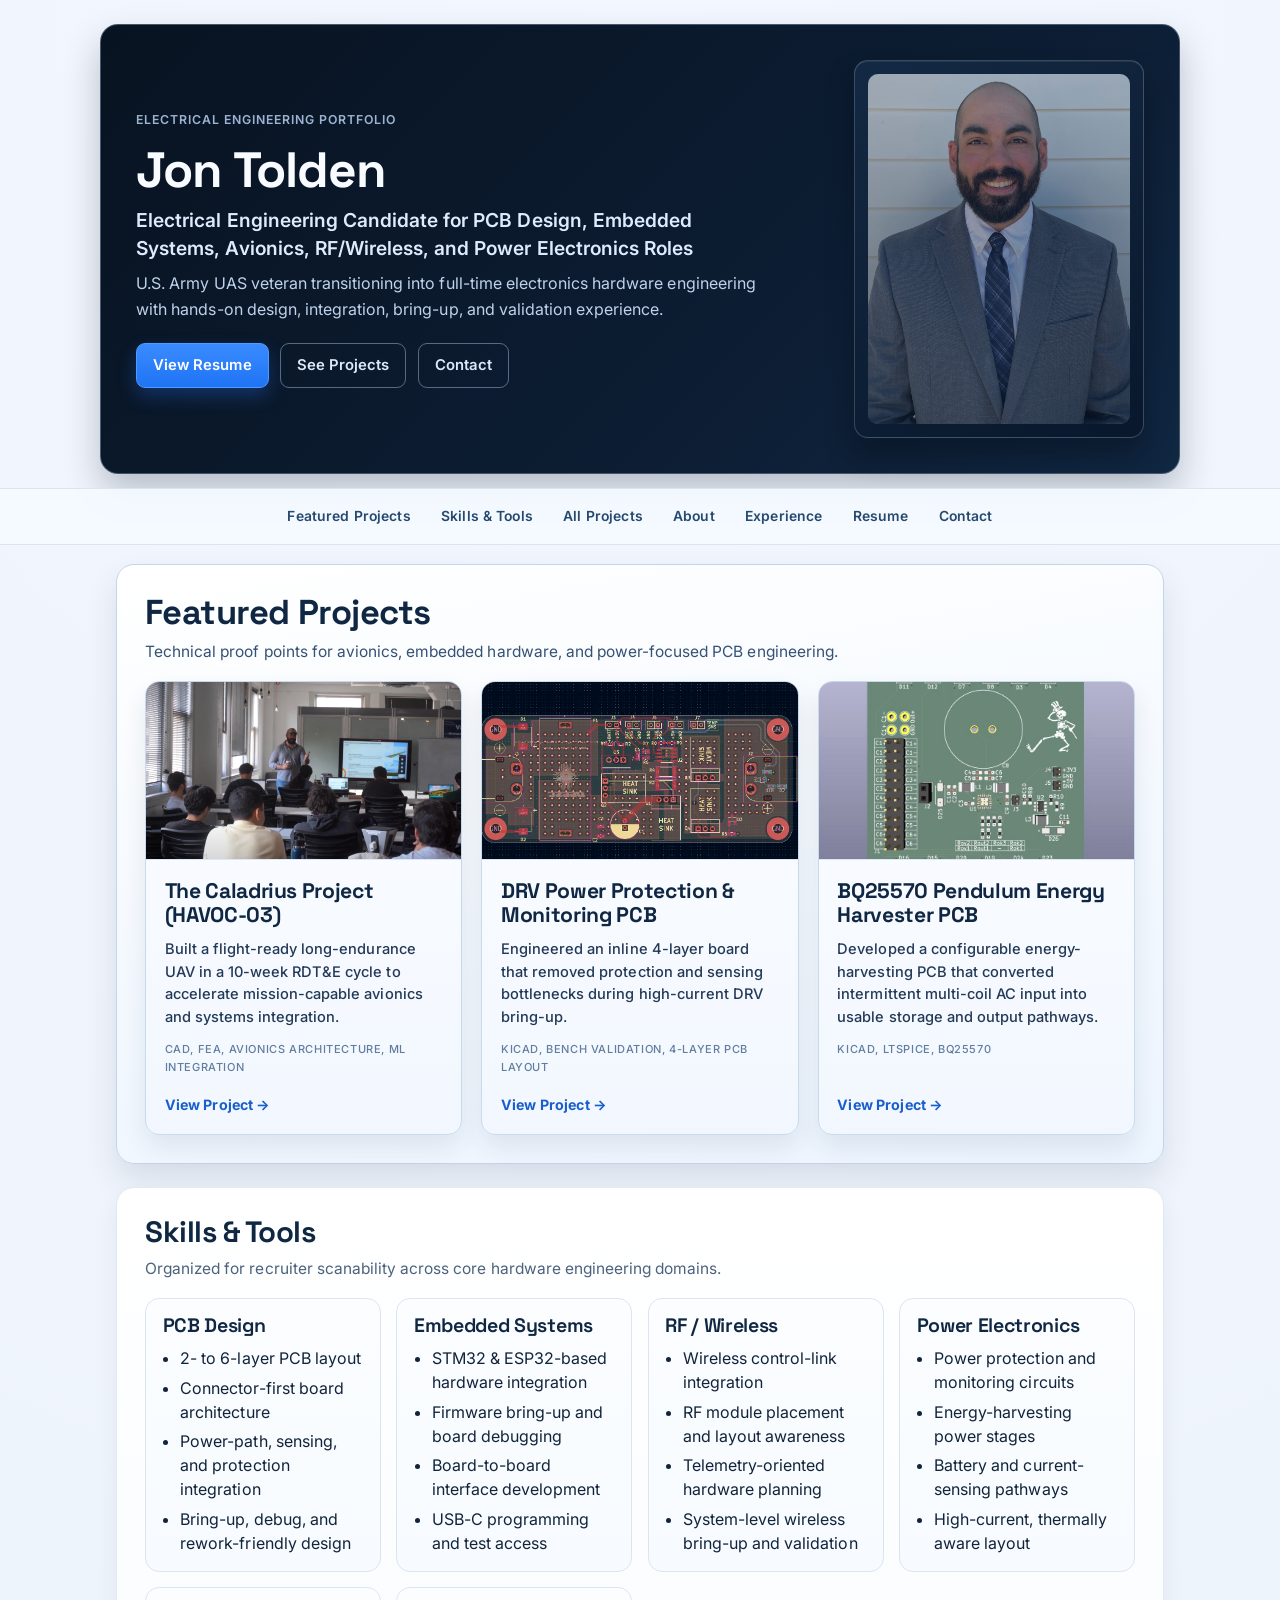
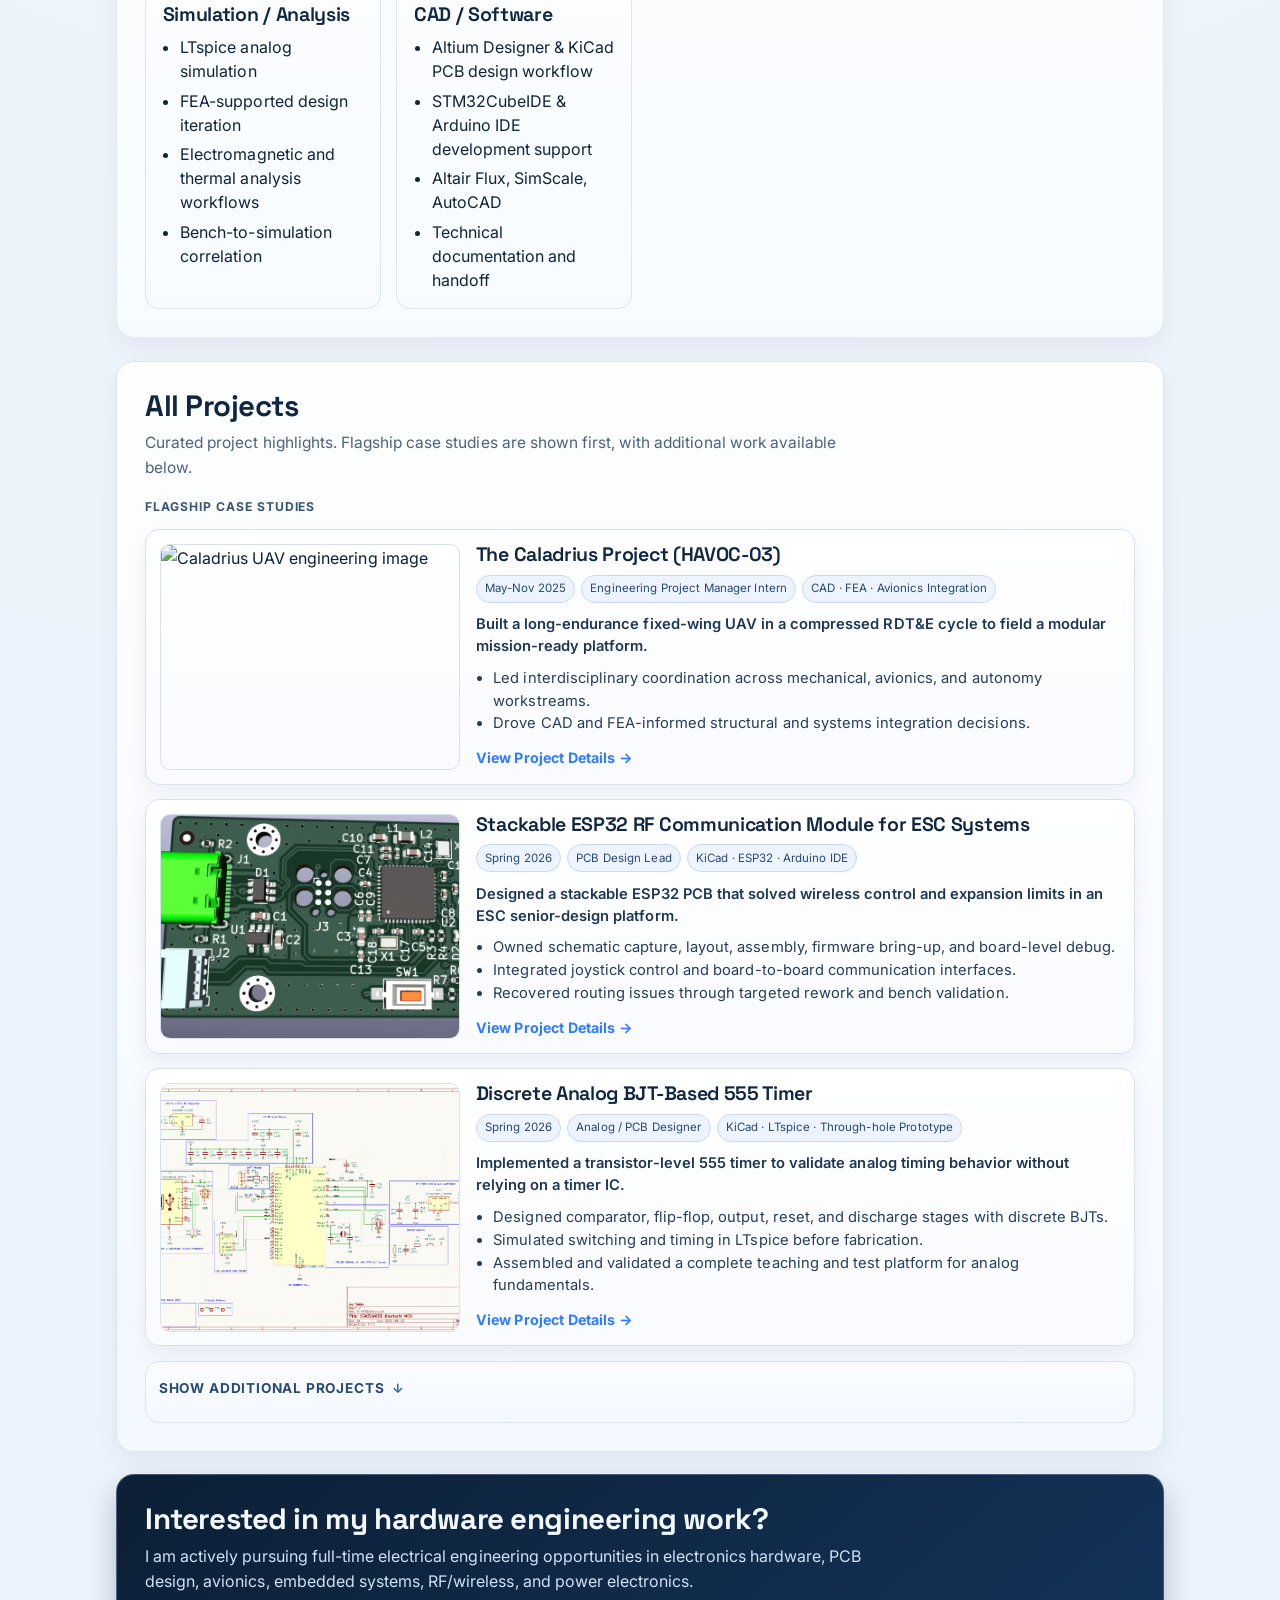
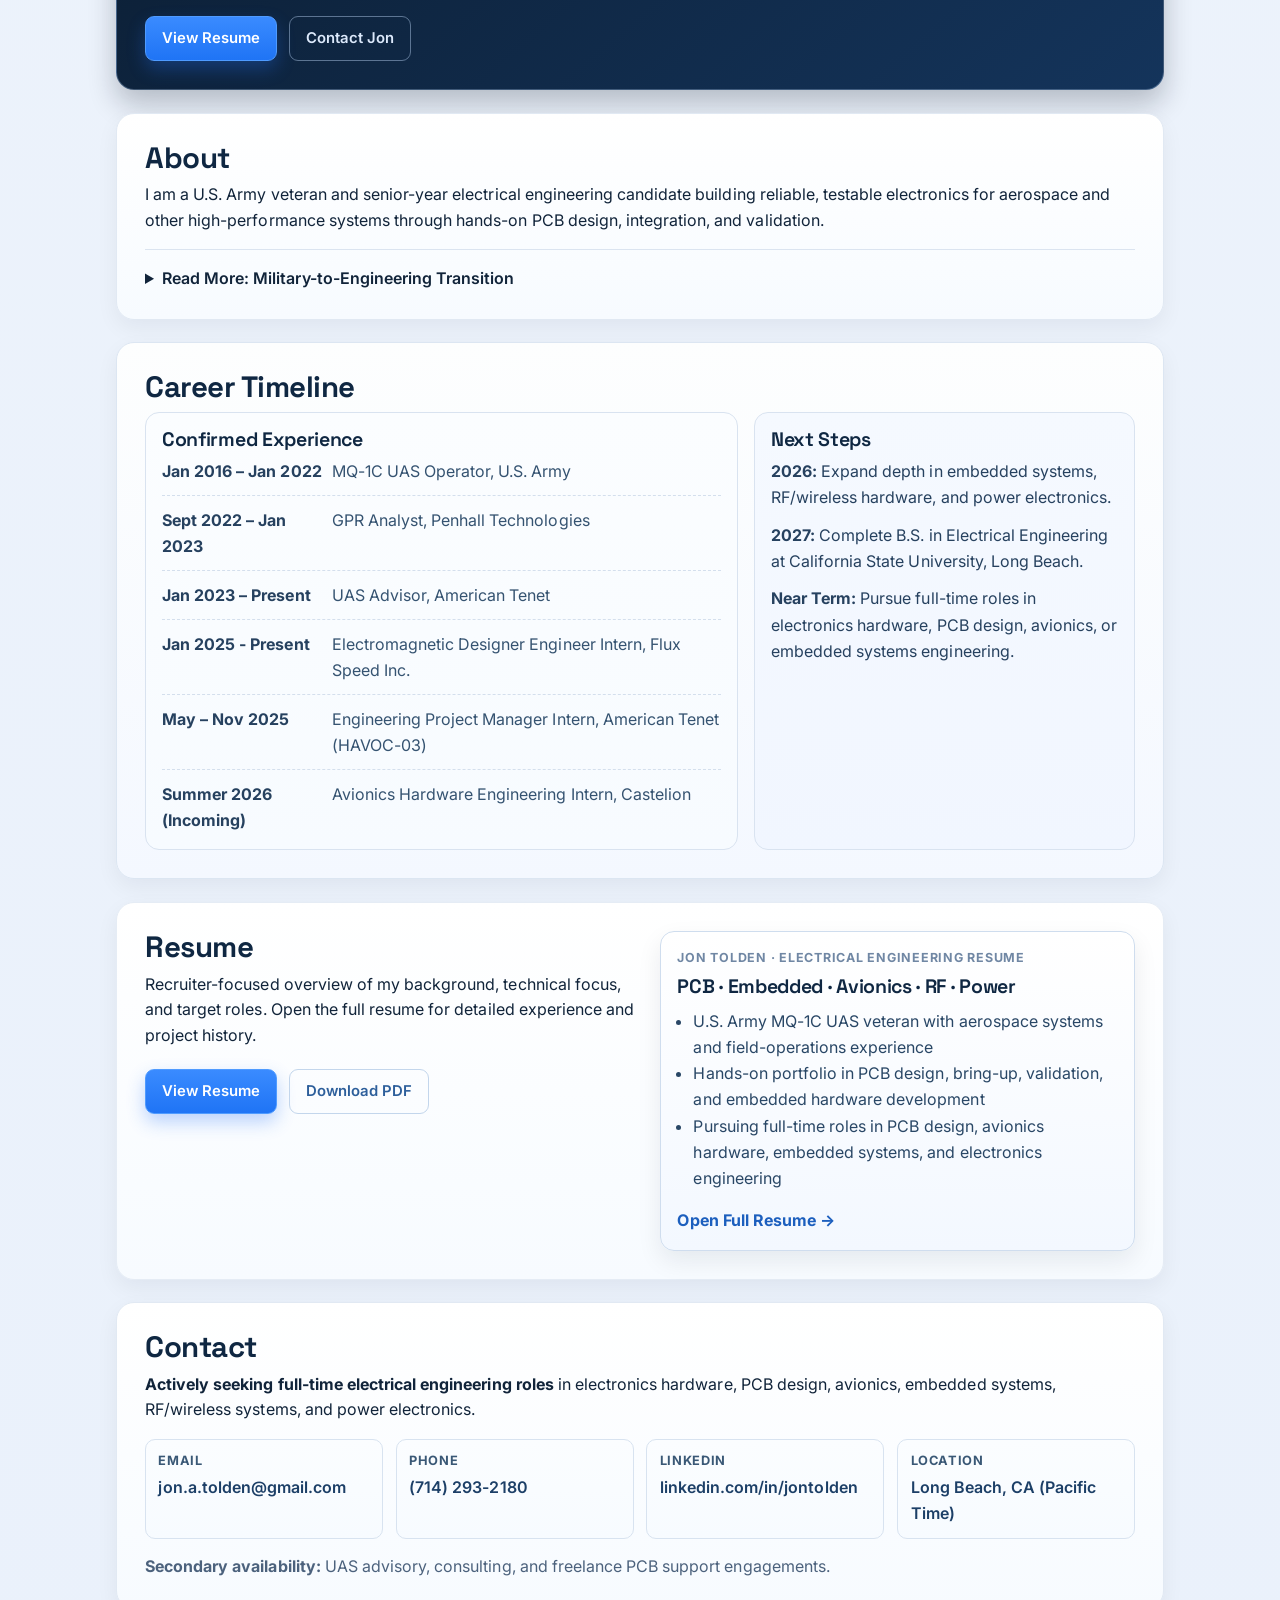
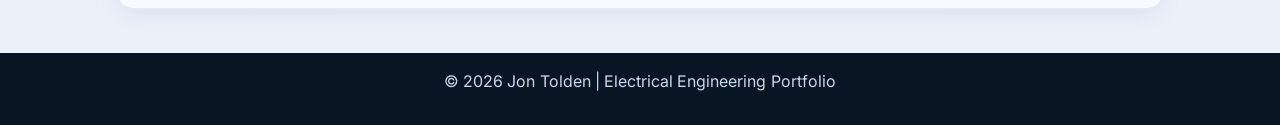
==== commit 7fb4fbfb: "Update index.html" ====
--- a/index.html
+++ b/index.html
@@ -62,7 +62,7 @@
         </article>
 
         <article class="project-preview">
-          <img src="TCP Image 4.jpg" alt="Power protection board development image" loading="lazy" />
+          <img src="DRV_Power_Protection_1.jpg" alt="Power protection board development image" loading="lazy" />
           <div class="project-preview-content">
             <h3>DRV Power Protection &amp; Monitoring PCB</h3>
             <p class="value-line">Engineered an inline 4-layer board that removed protection and sensing bottlenecks during high-current DRV bring-up.</p>
@@ -72,7 +72,7 @@
         </article>
 
         <article class="project-preview">
-          <img src="TCP Image 5.jpg" alt="Energy harvesting hardware image" loading="lazy" />
+          <img src="BQ25570_1.jpg" alt="Energy harvesting hardware image" loading="lazy" />
           <div class="project-preview-content">
             <h3>BQ25570 Pendulum Energy Harvester PCB</h3>
             <p class="value-line">Developed a configurable energy-harvesting PCB that converted intermittent multi-coil AC input into usable storage and output pathways.</p>
